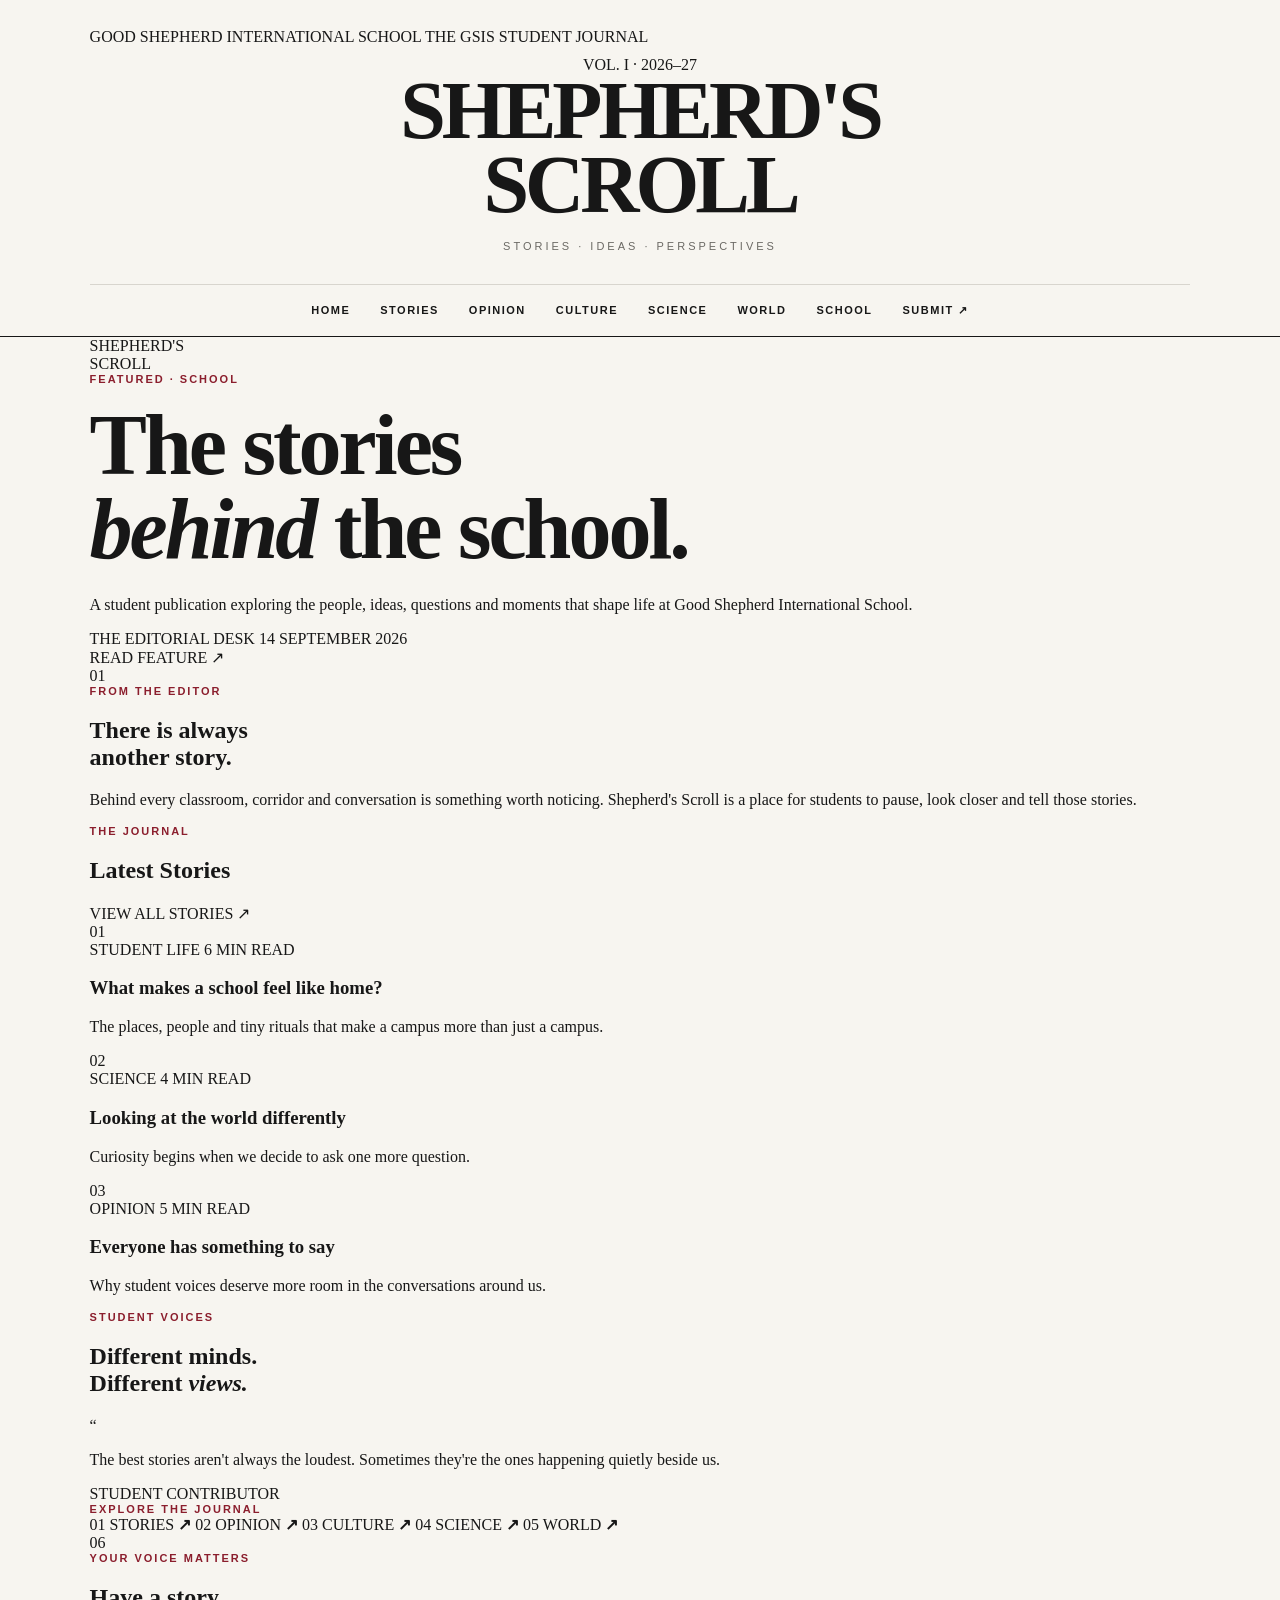
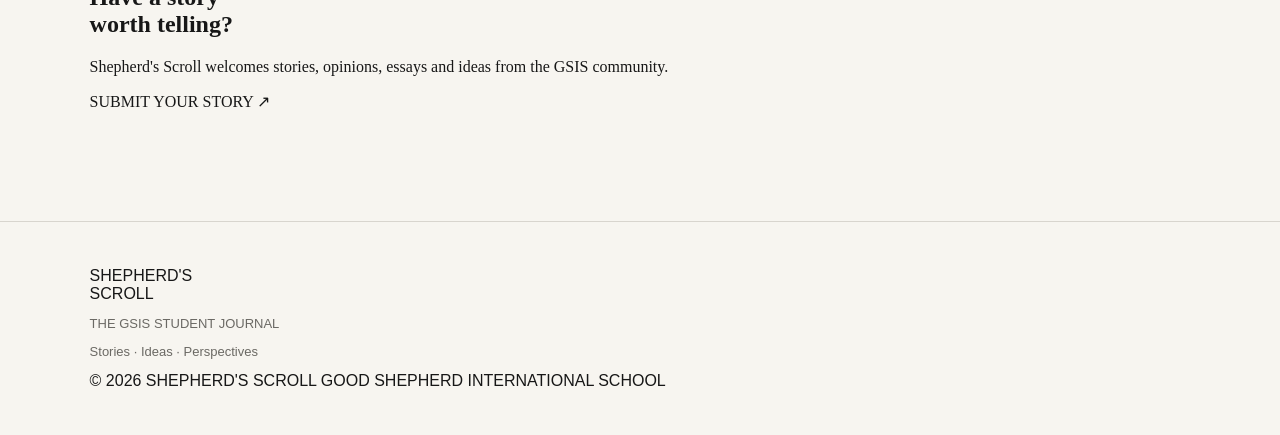
==== index.html @ ca04be62 "Update index.html" ====
<!DOCTYPE html>
<html lang="en">
<head>
    <meta charset="UTF-8">
    <meta name="viewport" content="width=device-width, initial-scale=1.0">

    <title>Shepherd's Scroll | The GSIS Student Journal</title>

    <link rel="stylesheet" href="style.css">
</head>

<body>

<header>

    <div class="topline">
        <span>GOOD SHEPHERD INTERNATIONAL SCHOOL</span>
        <span>THE GSIS STUDENT JOURNAL</span>
    </div>

    <div class="masthead">

        <div class="edition">VOL. I · 2026–27</div>

        <a href="#" class="logo">
            SHEPHERD'S<br>
            <span>SCROLL</span>
        </a>

        <div class="tagline">
            Stories · Ideas · Perspectives
        </div>

    </div>

    <nav>
        <a href="#">HOME</a>
        <a href="#">STORIES</a>
        <a href="#">OPINION</a>
        <a href="#">CULTURE</a>
        <a href="#">SCIENCE</a>
        <a href="#">WORLD</a>
        <a href="#">SCHOOL</a>
        <a href="#" class="submit-link">SUBMIT ↗</a>
    </nav>

</header>


<main>

    <!-- HERO -->

    <section class="hero">

        <div class="hero-image">
            <div class="image-overlay"></div>

            <div class="hero-image-text">
                SHEPHERD'S<br>
                SCROLL
            </div>
        </div>

        <div class="hero-content">

            <div class="label">FEATURED · SCHOOL</div>

            <h1>
                The stories<br>
                <em>behind</em> the school.
            </h1>

            <p>
                A student publication exploring the people,
                ideas, questions and moments that shape life
                at Good Shepherd International School.
            </p>

            <div class="byline">
                <span>THE EDITORIAL DESK</span>
                <span>14 SEPTEMBER 2026</span>
            </div>

            <a href="#" class="read-story">
                READ FEATURE
                <span>↗</span>
            </a>

        </div>

    </section>


    <!-- EDITOR'S NOTE -->

    <section class="editor-note">

        <div class="section-number">01</div>

        <div>
            <div class="label green">FROM THE EDITOR</div>

            <h2>
                There is always<br>
                another story.
            </h2>
        </div>

        <p>
            Behind every classroom, corridor and conversation
            is something worth noticing. Shepherd's Scroll is
            a place for students to pause, look closer and
            tell those stories.
        </p>

    </section>


    <!-- LATEST STORIES -->

    <section class="stories-section">

        <div class="section-heading">

            <div>
                <div class="label">THE JOURNAL</div>
                <h2>Latest Stories</h2>
            </div>

            <a href="#" class="view-all">
                VIEW ALL STORIES ↗
            </a>

        </div>


        <div class="stories-grid">

            <article class="story-card large">

                <div class="story-image image-one">
                    <span>01</span>
                </div>

                <div class="story-meta">
                    <span>STUDENT LIFE</span>
                    <span>6 MIN READ</span>
                </div>

                <h3>
                    What makes a school feel like home?
                </h3>

                <p>
                    The places, people and tiny rituals that
                    make a campus more than just a campus.
                </p>

            </article>


            <article class="story-card">

                <div class="story-image image-two">
                    <span>02</span>
                </div>

                <div class="story-meta">
                    <span>SCIENCE</span>
                    <span>4 MIN READ</span>
                </div>

                <h3>
                    Looking at the world differently
                </h3>

                <p>
                    Curiosity begins when we decide to ask
                    one more question.
                </p>

            </article>


            <article class="story-card">

                <div class="story-image image-three">
                    <span>03</span>
                </div>

                <div class="story-meta">
                    <span>OPINION</span>
                    <span>5 MIN READ</span>
                </div>

                <h3>
                    Everyone has something to say
                </h3>

                <p>
                    Why student voices deserve more room
                    in the conversations around us.
                </p>

            </article>

        </div>

    </section>


    <!-- STUDENT VOICES -->

    <section class="voices">

        <div class="voices-heading">
            <div class="label green">STUDENT VOICES</div>

            <h2>
                Different minds.<br>
                Different <em>views.</em>
            </h2>
        </div>

        <div class="quote-card">

            <div class="quote-mark">“</div>

            <p>
                The best stories aren't always the loudest.
                Sometimes they're the ones happening quietly
                beside us.
            </p>

            <div class="quote-author">
                STUDENT CONTRIBUTOR
            </div>

        </div>

    </section>


    <!-- EXPLORE -->

    <section class="explore">

        <div class="label">EXPLORE THE JOURNAL</div>

        <div class="category-list">

            <a href="#">
                <span>01</span>
                STORIES
                <b>↗</b>
            </a>

            <a href="#">
                <span>02</span>
                OPINION
                <b>↗</b>
            </a>

            <a href="#">
                <span>03</span>
                CULTURE
                <b>↗</b>
            </a>

            <a href="#">
                <span>04</span>
                SCIENCE
                <b>↗</b>
            </a>

            <a href="#">
                <span>05</span>
                WORLD
                <b>↗</b>
            </a>

        </div>

    </section>


    <!-- SUBMISSION -->

    <section class="submission">

        <div class="submission-number">06</div>

        <div>

            <div class="label">YOUR VOICE MATTERS</div>

            <h2>
                Have a story<br>
                worth telling?
            </h2>

            <p>
                Shepherd's Scroll welcomes stories,
                opinions, essays and ideas from the
                GSIS community.
            </p>

            <a href="#" class="submit-button">
                SUBMIT YOUR STORY ↗
            </a>

        </div>

    </section>

</main>


<footer>

    <div class="footer-logo">
        SHEPHERD'S<br>
        <span>SCROLL</span>
    </div>

    <div class="footer-info">
        <p>THE GSIS STUDENT JOURNAL</p>
        <p>Stories · Ideas · Perspectives</p>
    </div>

    <div class="footer-bottom">
        <span>© 2026 SHEPHERD'S SCROLL</span>
        <span>GOOD SHEPHERD INTERNATIONAL SCHOOL</span>
    </div>

</footer>


</body>
</html>
---- style.css ----
/* ==================================================
   SHEPHERD'S SCROLL
   The GSIS Student Journal
   ================================================== */

:root {
    --paper: #f7f5f0;
    --ink: #171717;
    --muted: #6b6964;
    --line: #d8d5ce;
    --accent: #8b1e2d;
}

/* =========================
   RESET
   ========================= */

* {
    box-sizing: border-box;
}

html {
    scroll-behavior: smooth;
}

body {
    margin: 0;
    background: var(--paper);
    color: var(--ink);
    font-family: Georgia, "Times New Roman", serif;
}

a {
    color: inherit;
    text-decoration: none;
}


/* =========================
   HEADER / MASTHEAD
   ========================= */

header {
    padding: 28px 7% 0;
    border-bottom: 1px solid var(--ink);
}

.masthead {
    text-align: center;
    padding: 10px 0 32px;
}

.masthead-top {
    display: flex;
    justify-content: space-between;
    color: var(--muted);
    font-family: Arial, sans-serif;
    font-size: 10px;
    font-weight: bold;
    letter-spacing: 2px;
}

.logo {
    margin-top: 22px;
    font-size: clamp(42px, 7vw, 82px);
    font-weight: bold;
    line-height: 0.9;
    letter-spacing: -4px;
}

.tagline {
    margin-top: 18px;
    color: var(--muted);
    font-family: Arial, sans-serif;
    font-size: 11px;
    letter-spacing: 3px;
    text-transform: uppercase;
}


/* =========================
   NAVIGATION
   ========================= */

nav {
    display: flex;
    justify-content: center;
    align-items: center;
    gap: 30px;
    min-height: 52px;
    border-top: 1px solid var(--line);
    font-family: Arial, sans-serif;
    font-size: 11px;
    font-weight: bold;
    letter-spacing: 1.5px;
}

nav a {
    position: relative;
    padding: 18px 0;
    transition: color 0.2s ease;
}

nav a::after {
    content: "";
    position: absolute;
    left: 0;
    bottom: 11px;
    width: 0;
    height: 1px;
    background: var(--accent);
    transition: width 0.25s ease;
}

nav a:hover {
    color: var(--accent);
}

nav a:hover::after {
    width: 100%;
}


/* =========================
   MAIN
   ========================= */

main {
    width: 86%;
    max-width: 1250px;
    margin: 0 auto;
}


/* =========================
   FEATURED STORY
   ========================= */

.featured {
    padding: 95px 0 90px;
    border-bottom: 1px solid var(--line);
}

.label {
    color: var(--accent);
    font-family: Arial, sans-serif;
    font-size: 11px;
    font-weight: bold;
    letter-spacing: 2px;
    text-transform: uppercase;
}

h1 {
    max-width: 950px;
    margin: 18px 0 25px;
    font-size: clamp(48px, 7vw, 86px);
    line-height: 0.98;
    letter-spacing: -3px;
}

.intro {
    max-width: 680px;
    margin: 0;
    color: #444;
    font-family: Arial, sans-serif;
    font-size: 18px;
    line-height: 1.7;
}


/* =========================
   SECTIONS
   ========================= */

.section {
    margin-top: 75px;
}

.section h2 {
    margin: 0 0 30px;
    padding-bottom: 15px;
    border-bottom: 2px solid var(--ink);
    font-size: 32px;
    letter-spacing: -1px;
}


/* =========================
   STORY GRID
   ========================= */

.stories {
    display: grid;
    grid-template-columns: repeat(3, 1fr);
    gap: 32px;
}

.story {
    padding-bottom: 28px;
    border-bottom: 1px solid var(--line);
    transition: transform 0.25s ease;
}

.story:hover {
    transform: translateY(-4px);
}

.image {
    height: 220px;
    margin-bottom: 20px;
    background:
        linear-gradient(
            135deg,
            #dedbd4,
            #c7c2b8
        );
}

.story h3 {
    margin: 10px 0 12px;
    font-size: 27px;
    line-height: 1.1;
    letter-spacing: -0.5px;
}

.story p {
    margin: 0;
    color: var(--muted);
    font-family: Arial, sans-serif;
    font-size: 14px;
    line-height: 1.6;
}


/* =========================
   FOOTER
   ========================= */

footer {
    margin-top: 110px;
    padding: 45px 7%;
    border-top: 1px solid var(--line);
    font-family: Arial, sans-serif;
}

footer strong {
    font-family: Georgia, serif;
    font-size: 20px;
}

footer p {
    color: var(--muted);
    font-size: 13px;
}


/* =========================
   MOBILE
   ========================= */

@media (max-width: 800px) {

    header {
        padding: 22px 6% 0;
    }

    .masthead {
        padding-bottom: 25px;
    }

    .masthead-top {
        font-size: 8px;
        letter-spacing: 1px;
    }

    .logo {
        font-size: 42px;
        letter-spacing: -2px;
    }

    nav {
        justify-content: flex-start;
        gap: 18px;
        overflow-x: auto;
        white-space: nowrap;
    }

    nav a {
        padding: 16px 0;
    }

    .featured {
        padding: 60px 0;
    }

    h1 {
        letter-spacing: -2px;
    }

    .stories {
        grid-template-columns: 1fr;
    }

    .image {
        height: 240px;
    }
}
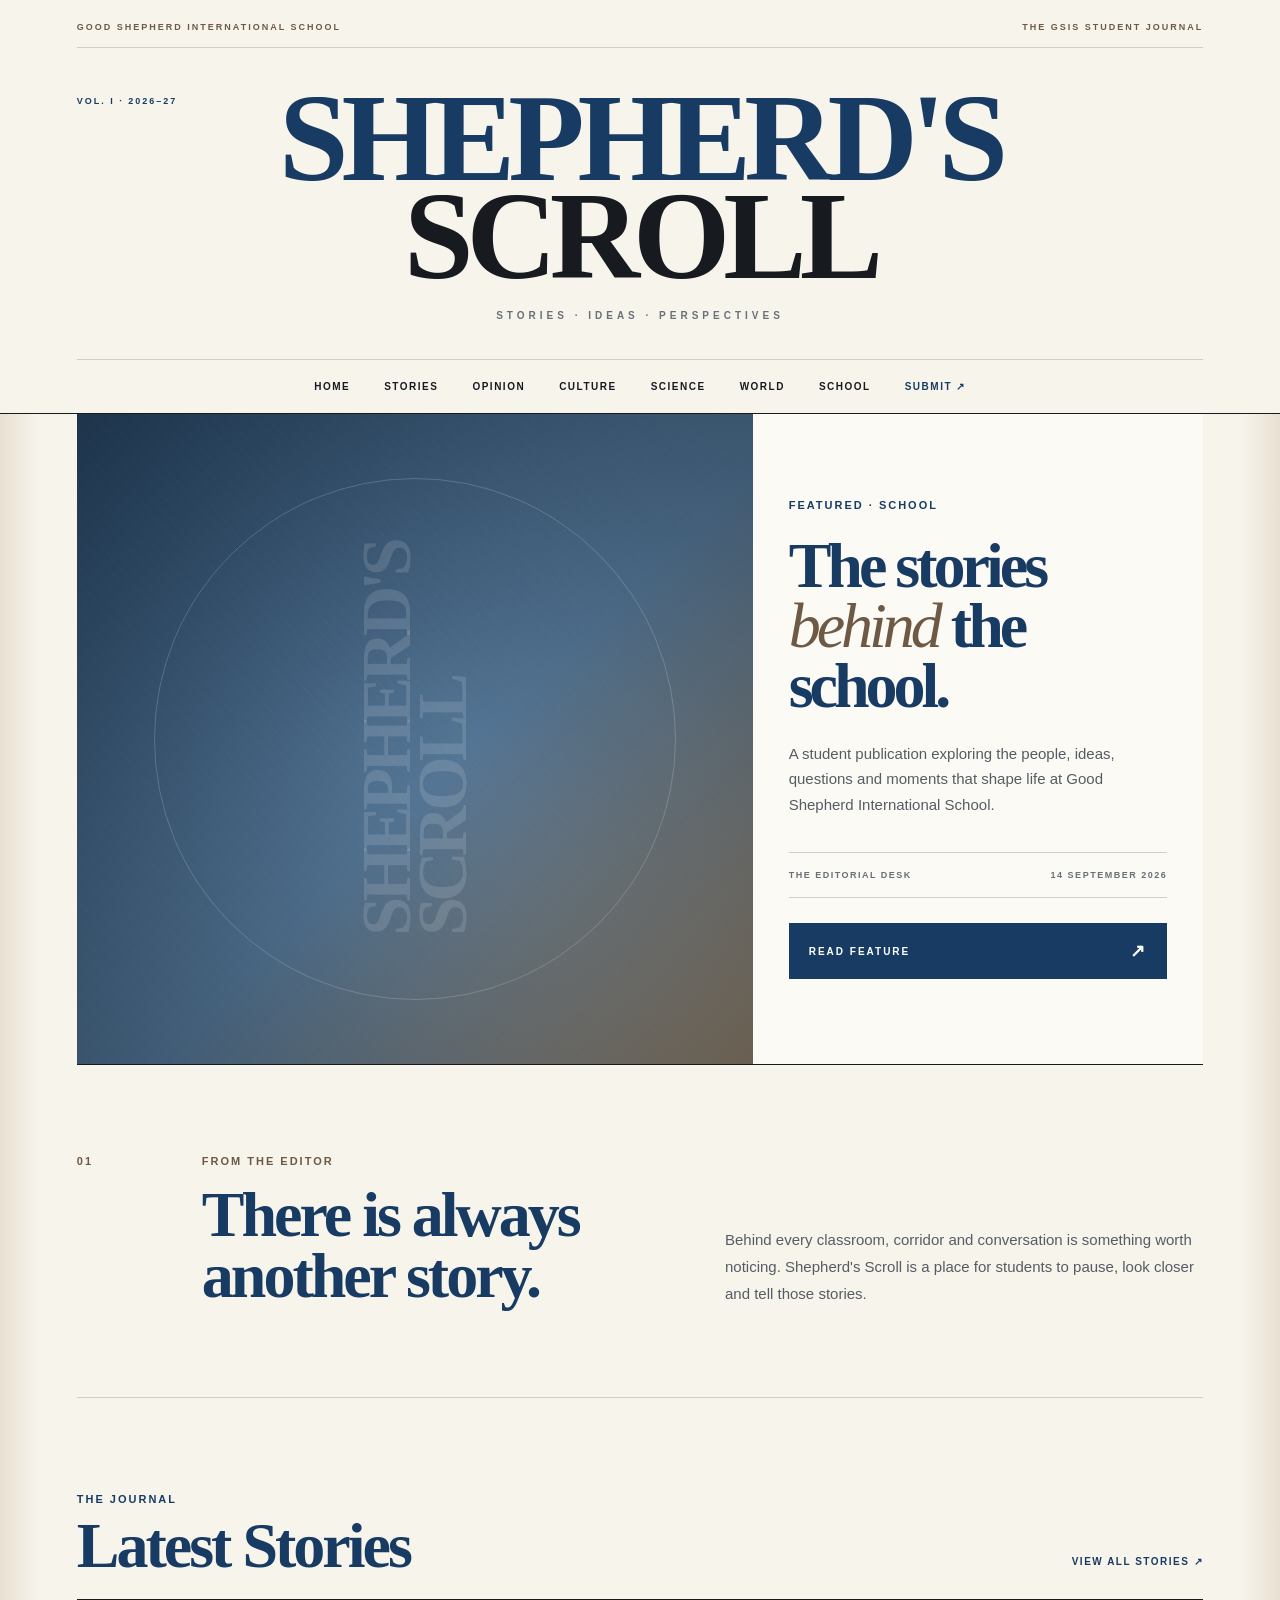
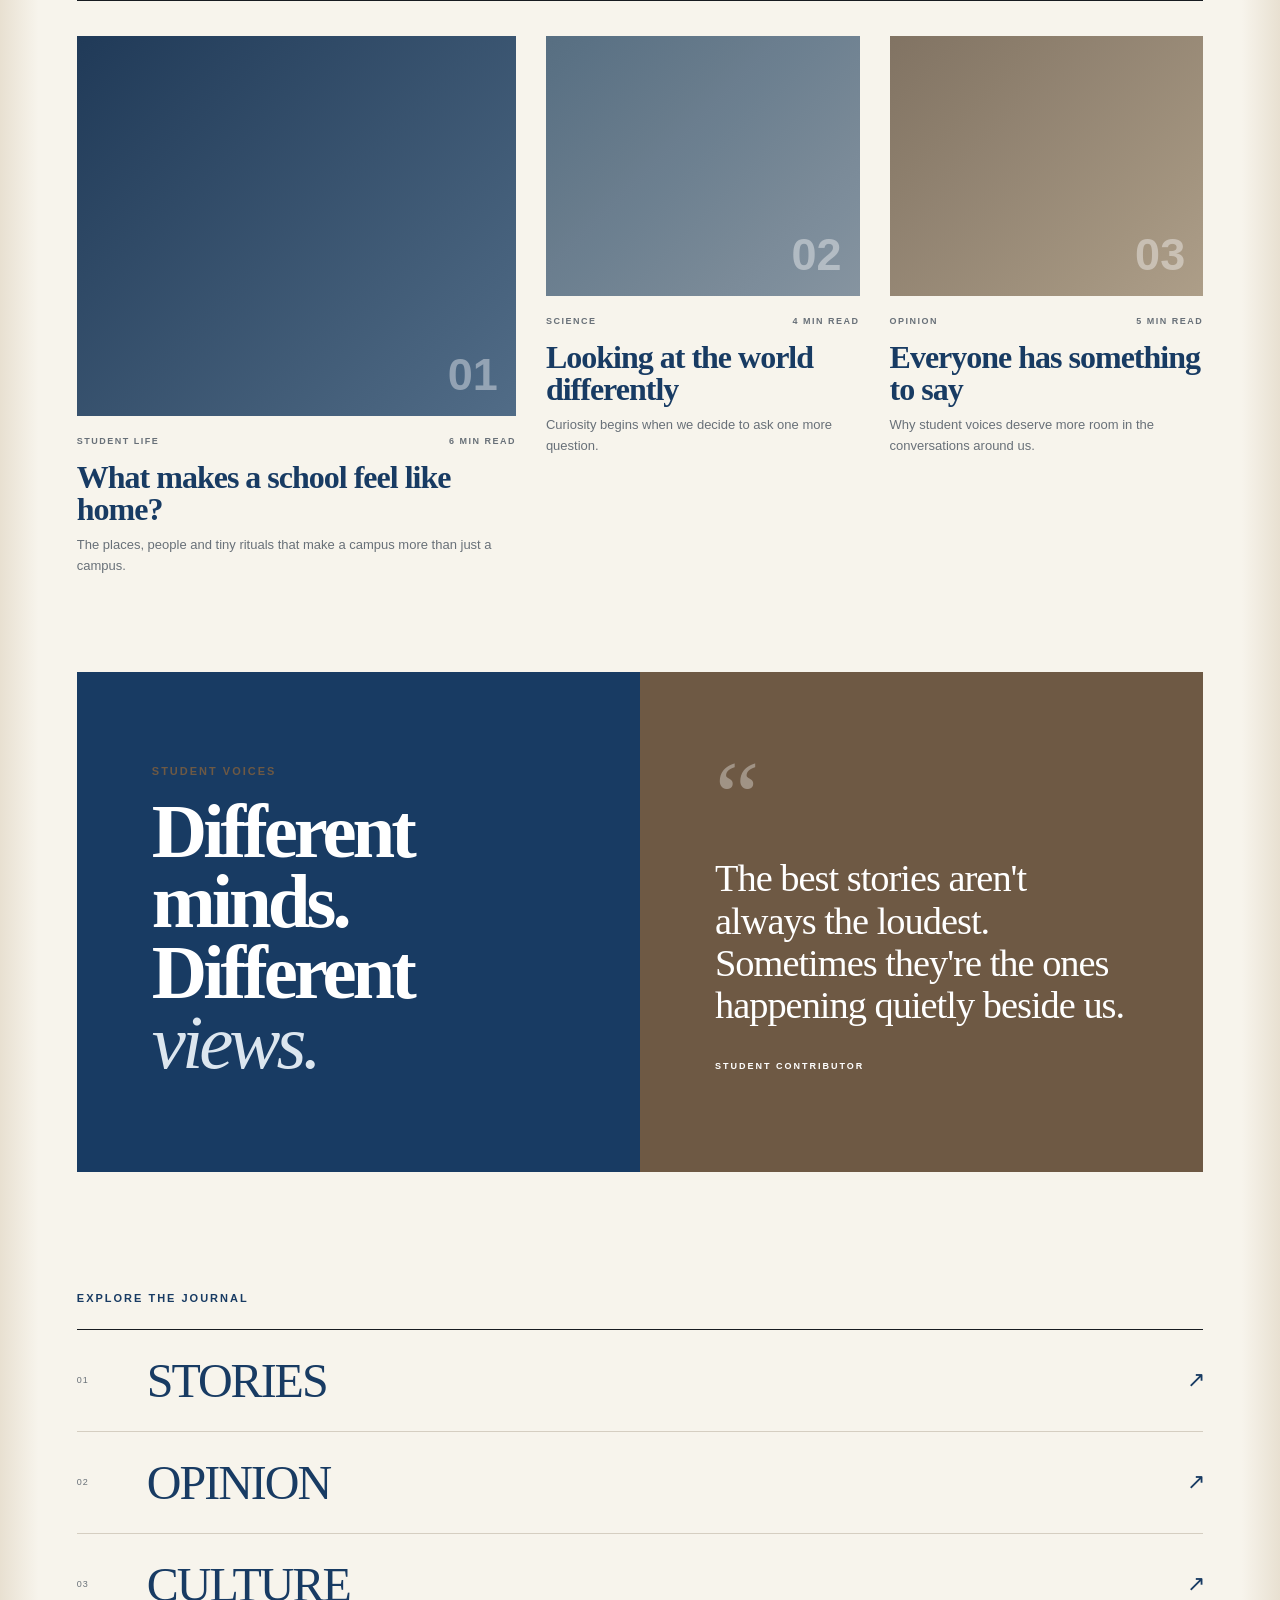
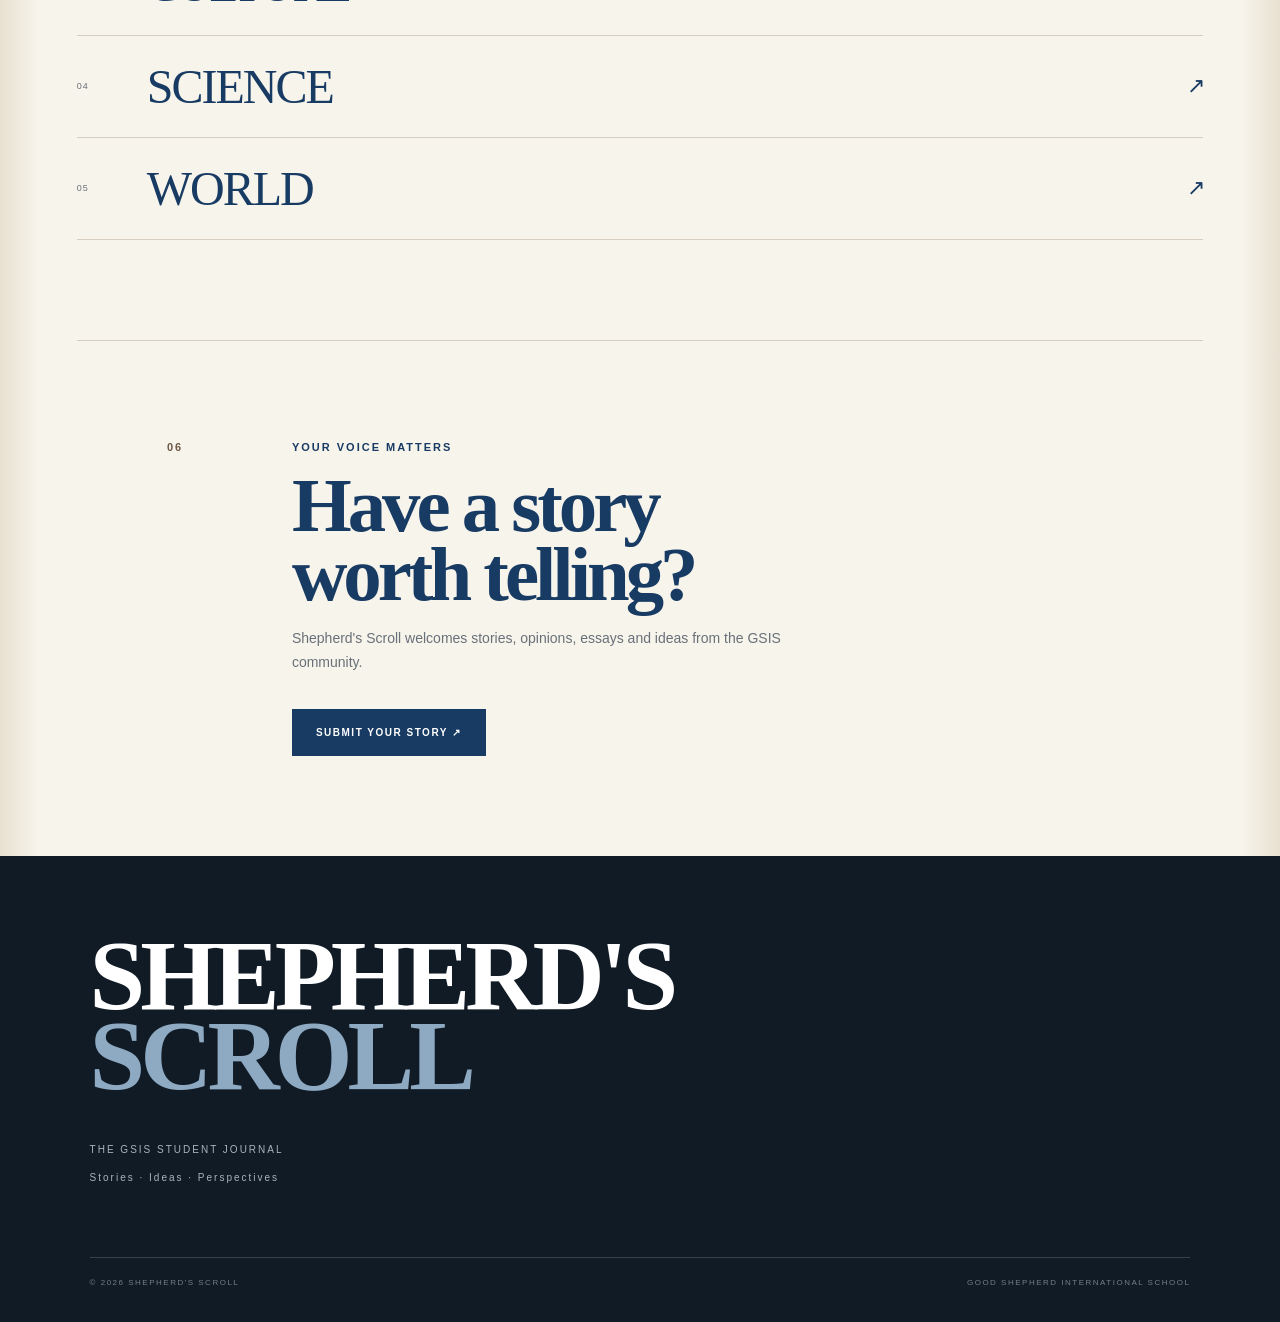
==== commit 11f3edde: "Update index.html" ====
--- a/index.html
+++ b/index.html
@@ -33,16 +33,16 @@
 
     </div>
 
-    <nav>
-        <a href="#">HOME</a>
-        <a href="#">STORIES</a>
-        <a href="#">OPINION</a>
-        <a href="#">CULTURE</a>
-        <a href="#">SCIENCE</a>
-        <a href="#">WORLD</a>
-        <a href="#">SCHOOL</a>
-        <a href="#" class="submit-link">SUBMIT ↗</a>
-    </nav>
+ <nav>
+    <a href="index.html">HOME</a>
+    <a href="pages/stories.html">STORIES</a>
+    <a href="pages/opinion.html">OPINION</a>
+    <a href="pages/culture.html">CULTURE</a>
+    <a href="pages/science.html">SCIENCE</a>
+    <a href="pages/world.html">WORLD</a>
+    <a href="pages/school.html">SCHOOL</a>
+    <a href="#" class="submit-link">SUBMIT ↗</a>
+</nav>
 
 </header>
 
--- a/style.css
+++ b/style.css
@@ -1,19 +1,33 @@
-/* ==================================================
+/* =========================================================
    SHEPHERD'S SCROLL
-   The GSIS Student Journal
-   ================================================== */
+   Cozy Editorial
+   Blue × Ivory × Aged Paper
+   ========================================================= */
 
 :root {
-    --paper: #f7f5f0;
-    --ink: #171717;
-    --muted: #6b6964;
-    --line: #d8d5ce;
-    --accent: #8b1e2d;
-}
-
-/* =========================
+    --paper: #f7f4ec;
+    --paper-light: #fcfaf4;
+    --paper-shadow: #e8e0d1;
+
+    --ink: #171b20;
+    --muted: #687078;
+
+    --blue: #183b63;
+    --blue-light: #496d91;
+    --blue-pale: #dce6ef;
+
+    --book-brown: #9a8265;
+    --book-dark: #6e5944;
+
+    --line: #d5cec1;
+
+    --white: #fffdf8;
+}
+
+
+/* =========================================================
    RESET
-   ========================= */
+   ========================================================= */
 
 * {
     box-sizing: border-box;
@@ -25,9 +39,22 @@
 
 body {
     margin: 0;
-    background: var(--paper);
+
+    background:
+        linear-gradient(
+            90deg,
+            var(--paper-shadow) 0%,
+            var(--paper) 3%,
+            var(--paper) 97%,
+            var(--paper-shadow) 100%
+        );
+
     color: var(--ink);
-    font-family: Georgia, "Times New Roman", serif;
+
+    font-family:
+        Georgia,
+        "Times New Roman",
+        serif;
 }
 
 a {
@@ -36,272 +63,1070 @@
 }
 
 
-/* =========================
-   HEADER / MASTHEAD
-   ========================= */
+/* =========================================================
+   HEADER
+   ========================================================= */
 
 header {
-    padding: 28px 7% 0;
+    padding: 22px 6vw 0;
+
     border-bottom: 1px solid var(--ink);
-}
-
-.masthead {
-    text-align: center;
-    padding: 10px 0 32px;
-}
-
-.masthead-top {
+
+    background: var(--paper);
+}
+
+.topline {
     display: flex;
     justify-content: space-between;
+
+    padding-bottom: 15px;
+
+    color: var(--book-dark);
+
+    font-family: Arial, sans-serif;
+
+    font-size: 9px;
+    font-weight: bold;
+
+    letter-spacing: 2px;
+
+    border-bottom: 1px solid var(--line);
+}
+
+
+/* =========================================================
+   MASTHEAD
+   ========================================================= */
+
+.masthead {
+    position: relative;
+
+    padding: 42px 0 38px;
+
+    text-align: center;
+}
+
+.edition {
+    position: absolute;
+
+    left: 0;
+    top: 48px;
+
+    color: var(--blue);
+
+    font-family: Arial, sans-serif;
+
+    font-size: 9px;
+    font-weight: bold;
+
+    letter-spacing: 2px;
+}
+
+.logo {
+    display: inline-block;
+
+    color: var(--blue);
+
+    font-size: clamp(55px, 10vw, 125px);
+
+    font-weight: bold;
+
+    line-height: 0.78;
+
+    letter-spacing: -7px;
+
+    transition: opacity 0.25s ease;
+}
+
+.logo span {
+    color: var(--ink);
+}
+
+.logo:hover {
+    opacity: 0.75;
+}
+
+.tagline {
+    margin-top: 25px;
+
     color: var(--muted);
-    font-family: Arial, sans-serif;
+
+    font-family: Arial, sans-serif;
+
     font-size: 10px;
     font-weight: bold;
-    letter-spacing: 2px;
-}
-
-.logo {
-    margin-top: 22px;
-    font-size: clamp(42px, 7vw, 82px);
-    font-weight: bold;
-    line-height: 0.9;
-    letter-spacing: -4px;
-}
-
-.tagline {
-    margin-top: 18px;
-    color: var(--muted);
-    font-family: Arial, sans-serif;
-    font-size: 11px;
-    letter-spacing: 3px;
+
+    letter-spacing: 4px;
+
     text-transform: uppercase;
 }
 
 
-/* =========================
+/* =========================================================
    NAVIGATION
-   ========================= */
+   ========================================================= */
 
 nav {
     display: flex;
     justify-content: center;
     align-items: center;
-    gap: 30px;
-    min-height: 52px;
+
+    min-height: 54px;
+
+    gap: clamp(15px, 3vw, 34px);
+
     border-top: 1px solid var(--line);
-    font-family: Arial, sans-serif;
-    font-size: 11px;
-    font-weight: bold;
+
+    font-family: Arial, sans-serif;
+
+    font-size: 10px;
+    font-weight: bold;
+
     letter-spacing: 1.5px;
 }
 
 nav a {
     position: relative;
-    padding: 18px 0;
-    transition: color 0.2s ease;
+
+    padding: 20px 0;
+
+    transition:
+        color 0.25s ease,
+        transform 0.25s ease;
 }
 
 nav a::after {
     content: "";
+
     position: absolute;
+
     left: 0;
-    bottom: 11px;
+    bottom: 12px;
+
     width: 0;
-    height: 1px;
-    background: var(--accent);
+    height: 2px;
+
+    background: var(--blue);
+
     transition: width 0.25s ease;
 }
 
 nav a:hover {
-    color: var(--accent);
+    color: var(--blue);
+
+    transform: translateY(-1px);
 }
 
 nav a:hover::after {
     width: 100%;
 }
 
-
-/* =========================
+.submit-link {
+    color: var(--blue);
+}
+
+
+/* =========================================================
    MAIN
-   ========================= */
+   ========================================================= */
 
 main {
-    width: 86%;
-    max-width: 1250px;
+    width: 88%;
+    max-width: 1380px;
+
     margin: 0 auto;
 }
 
 
-/* =========================
-   FEATURED STORY
-   ========================= */
-
-.featured {
-    padding: 95px 0 90px;
-    border-bottom: 1px solid var(--line);
-}
-
-.label {
-    color: var(--accent);
-    font-family: Arial, sans-serif;
-    font-size: 11px;
-    font-weight: bold;
-    letter-spacing: 2px;
-    text-transform: uppercase;
-}
-
-h1 {
-    max-width: 950px;
-    margin: 18px 0 25px;
-    font-size: clamp(48px, 7vw, 86px);
-    line-height: 0.98;
-    letter-spacing: -3px;
-}
-
-.intro {
-    max-width: 680px;
-    margin: 0;
-    color: #444;
-    font-family: Arial, sans-serif;
-    font-size: 18px;
-    line-height: 1.7;
-}
-
-
-/* =========================
-   SECTIONS
-   ========================= */
-
-.section {
-    margin-top: 75px;
-}
-
-.section h2 {
-    margin: 0 0 30px;
-    padding-bottom: 15px;
-    border-bottom: 2px solid var(--ink);
-    font-size: 32px;
-    letter-spacing: -1px;
-}
-
-
-/* =========================
-   STORY GRID
-   ========================= */
-
-.stories {
+/* =========================================================
+   HERO
+   ========================================================= */
+
+.hero {
     display: grid;
-    grid-template-columns: repeat(3, 1fr);
-    gap: 32px;
-}
-
-.story {
-    padding-bottom: 28px;
-    border-bottom: 1px solid var(--line);
-    transition: transform 0.25s ease;
-}
-
-.story:hover {
-    transform: translateY(-4px);
-}
-
-.image {
-    height: 220px;
-    margin-bottom: 20px;
+
+    grid-template-columns: 1.2fr 0.8fr;
+
+    min-height: 650px;
+
+    border-bottom: 1px solid var(--ink);
+}
+
+.hero-image {
+    position: relative;
+
+    min-height: 650px;
+
+    overflow: hidden;
+
     background:
         linear-gradient(
             135deg,
-            #dedbd4,
-            #c7c2b8
+            #243f5b,
+            #547594 55%,
+            #9a8265
         );
 }
 
-.story h3 {
-    margin: 10px 0 12px;
-    font-size: 27px;
+.hero-image::before {
+    content: "";
+
+    position: absolute;
+
+    inset: -30%;
+
+    background:
+        repeating-linear-gradient(
+            45deg,
+            transparent,
+            transparent 9px,
+            rgba(255,255,255,0.035) 10px
+        );
+
+    transform: rotate(4deg);
+}
+
+.hero-image::after {
+    content: "";
+
+    position: absolute;
+
+    width: 520px;
+    height: 520px;
+
+    border: 1px solid rgba(255,255,255,0.18);
+
+    border-radius: 50%;
+
+    top: 50%;
+    left: 50%;
+
+    transform: translate(-50%, -50%);
+}
+
+.image-overlay {
+    position: absolute;
+
+    inset: 0;
+
+    background:
+        radial-gradient(
+            circle at center,
+            transparent 10%,
+            rgba(16,31,45,0.35) 100%
+        );
+}
+
+.hero-image-text {
+    position: absolute;
+
+    left: 50%;
+    top: 50%;
+
+    transform:
+        translate(-50%, -50%)
+        rotate(-90deg);
+
+    color: rgba(255,255,255,0.13);
+
+    font-size: 70px;
+
+    font-weight: bold;
+
+    line-height: 0.8;
+
+    letter-spacing: -5px;
+
+    white-space: nowrap;
+}
+
+.hero-content {
+    display: flex;
+
+    flex-direction: column;
+
+    justify-content: center;
+
+    padding: 70px 8%;
+
+    background: var(--paper-light);
+}
+
+.hero-content h1 {
+    margin: 25px 0;
+
+    color: var(--blue);
+
+    font-size: clamp(48px, 5vw, 78px);
+
+    line-height: 0.94;
+
+    letter-spacing: -4px;
+}
+
+.hero-content h1 em {
+    color: var(--book-dark);
+
+    font-style: italic;
+
+    font-weight: normal;
+}
+
+.hero-content p {
+    max-width: 470px;
+
+    margin: 0 0 35px;
+
+    color: #555c63;
+
+    font-family: Arial, sans-serif;
+
+    font-size: 15px;
+
+    line-height: 1.7;
+}
+
+.label {
+    color: var(--blue);
+
+    font-family: Arial, sans-serif;
+
+    font-size: 11px;
+
+    font-weight: bold;
+
+    letter-spacing: 2px;
+
+    text-transform: uppercase;
+}
+
+.green {
+    color: var(--book-dark);
+}
+
+.byline {
+    display: flex;
+
+    justify-content: space-between;
+
+    padding: 17px 0;
+
+    border-top: 1px solid var(--line);
+    border-bottom: 1px solid var(--line);
+
+    color: var(--muted);
+
+    font-family: Arial, sans-serif;
+
+    font-size: 9px;
+
+    font-weight: bold;
+
+    letter-spacing: 1.5px;
+}
+
+.read-story {
+    display: inline-flex;
+
+    align-items: center;
+
+    justify-content: space-between;
+
+    width: 100%;
+
+    margin-top: 25px;
+
+    padding: 17px 20px;
+
+    background: var(--blue);
+
+    color: white;
+
+    font-family: Arial, sans-serif;
+
+    font-size: 10px;
+
+    font-weight: bold;
+
+    letter-spacing: 2px;
+
+    transition:
+        background 0.25s ease,
+        transform 0.25s ease;
+}
+
+.read-story:hover {
+    background: var(--book-dark);
+
+    transform: translateY(-3px);
+}
+
+.read-story span {
+    font-size: 18px;
+}
+
+
+/* =========================================================
+   EDITOR'S NOTE
+   ========================================================= */
+
+.editor-note {
+    display: grid;
+
+    grid-template-columns: 80px 1fr 1fr;
+
+    gap: 45px;
+
+    padding: 90px 0;
+
+    border-bottom: 1px solid var(--line);
+}
+
+.section-number {
+    color: var(--book-dark);
+
+    font-family: Arial, sans-serif;
+
+    font-size: 11px;
+
+    font-weight: bold;
+
+    letter-spacing: 2px;
+}
+
+.editor-note h2 {
+    margin: 18px 0 0;
+
+    color: var(--blue);
+
+    font-size: clamp(38px, 5vw, 65px);
+
+    line-height: 0.95;
+
+    letter-spacing: -3px;
+}
+
+.editor-note p {
+    align-self: end;
+
+    max-width: 500px;
+
+    margin: 0;
+
+    color: #555c63;
+
+    font-family: Arial, sans-serif;
+
+    font-size: 15px;
+
+    line-height: 1.8;
+}
+
+
+/* =========================================================
+   STORIES
+   ========================================================= */
+
+.stories-section {
+    padding: 95px 0;
+}
+
+.section-heading {
+    display: flex;
+
+    justify-content: space-between;
+
+    align-items: end;
+
+    padding-bottom: 25px;
+
+    border-bottom: 2px solid var(--ink);
+}
+
+.section-heading h2 {
+    margin: 12px 0 0;
+
+    color: var(--blue);
+
+    font-size: clamp(42px, 5vw, 68px);
+
+    line-height: 0.9;
+
+    letter-spacing: -3px;
+}
+
+.view-all {
+    padding-bottom: 7px;
+
+    color: var(--blue);
+
+    font-family: Arial, sans-serif;
+
+    font-size: 10px;
+
+    font-weight: bold;
+
+    letter-spacing: 1.5px;
+}
+
+
+/* =========================================================
+   STORY GRID
+   ========================================================= */
+
+.stories-grid {
+    display: grid;
+
+    grid-template-columns: 1.4fr 1fr 1fr;
+
+    gap: 30px;
+
+    padding-top: 35px;
+}
+
+.story-card {
+    transition:
+        transform 0.3s ease;
+}
+
+.story-card:hover {
+    transform: translateY(-7px);
+}
+
+.story-image {
+    position: relative;
+
+    height: 260px;
+
+    margin-bottom: 20px;
+
+    overflow: hidden;
+
+    filter: saturate(0.75);
+}
+
+.story-card.large .story-image {
+    height: 380px;
+}
+
+.story-image::before {
+    content: "";
+
+    position: absolute;
+
+    inset: 0;
+
+    background:
+        linear-gradient(
+            135deg,
+            var(--blue),
+            var(--blue-light)
+        );
+
+    transition: transform 0.6s ease;
+}
+
+.story-card:nth-child(2) .story-image::before {
+    background:
+        linear-gradient(
+            135deg,
+            #506f89,
+            #8295a5
+        );
+}
+
+.story-card:nth-child(3) .story-image::before {
+    background:
+        linear-gradient(
+            135deg,
+            #85725d,
+            #b19d80
+        );
+}
+
+.story-card:hover .story-image::before {
+    transform: scale(1.08);
+}
+
+.story-image span {
+    position: absolute;
+
+    right: 18px;
+
+    bottom: 15px;
+
+    color: rgba(255,255,255,0.4);
+
+    font-family: Arial, sans-serif;
+
+    font-size: 45px;
+
+    font-weight: bold;
+}
+
+.story-meta {
+    display: flex;
+
+    justify-content: space-between;
+
+    color: var(--muted);
+
+    font-family: Arial, sans-serif;
+
+    font-size: 9px;
+
+    font-weight: bold;
+
+    letter-spacing: 1.5px;
+}
+
+.story-card h3 {
+    margin: 15px 0 10px;
+
+    color: var(--blue);
+
+    font-size: clamp(24px, 2.5vw, 34px);
+
+    line-height: 1;
+
+    letter-spacing: -1px;
+}
+
+.story-card p {
+    margin: 0;
+
+    color: var(--muted);
+
+    font-family: Arial, sans-serif;
+
+    font-size: 13px;
+
+    line-height: 1.6;
+}
+
+
+/* =========================================================
+   STUDENT VOICES
+   ========================================================= */
+
+.voices {
+    display: grid;
+
+    grid-template-columns: 1fr 1fr;
+
+    min-height: 500px;
+
+    margin-bottom: 100px;
+
+    background: var(--blue);
+
+    color: white;
+}
+
+.voices-heading {
+    padding: 75px;
+
+    display: flex;
+
+    flex-direction: column;
+
+    justify-content: center;
+}
+
+.voices-heading h2 {
+    margin: 20px 0 0;
+
+    font-size: clamp(45px, 6vw, 78px);
+
+    line-height: 0.92;
+
+    letter-spacing: -4px;
+}
+
+.voices-heading h2 em {
+    color: var(--blue-pale);
+
+    font-weight: normal;
+}
+
+.quote-card {
+    display: flex;
+
+    flex-direction: column;
+
+    justify-content: center;
+
+    padding: 75px;
+
+    background: var(--book-dark);
+}
+
+.quote-mark {
+    font-size: 100px;
+
+    line-height: 0.5;
+
+    opacity: 0.35;
+}
+
+.quote-card p {
+    max-width: 520px;
+
+    margin: 35px 0;
+
+    font-size: clamp(25px, 3vw, 40px);
+
     line-height: 1.1;
-    letter-spacing: -0.5px;
-}
-
-.story p {
-    margin: 0;
+
+    letter-spacing: -1px;
+}
+
+.quote-author {
+    font-family: Arial, sans-serif;
+
+    font-size: 9px;
+
+    font-weight: bold;
+
+    letter-spacing: 2px;
+}
+
+
+/* =========================================================
+   EXPLORE
+   ========================================================= */
+
+.explore {
+    padding: 20px 0 100px;
+}
+
+.category-list {
+    margin-top: 25px;
+
+    border-top: 1px solid var(--ink);
+}
+
+.category-list a {
+    display: grid;
+
+    grid-template-columns: 70px 1fr 50px;
+
+    align-items: center;
+
+    padding: 23px 0;
+
+    border-bottom: 1px solid var(--line);
+
+    color: var(--blue);
+
+    font-size: clamp(28px, 4vw, 48px);
+
+    letter-spacing: -2px;
+
+    transition:
+        color 0.25s ease,
+        padding-left 0.25s ease;
+}
+
+.category-list a:hover {
+    padding-left: 15px;
+
+    color: var(--book-dark);
+}
+
+.category-list span {
     color: var(--muted);
-    font-family: Arial, sans-serif;
+
+    font-family: Arial, sans-serif;
+
+    font-size: 9px;
+
+    letter-spacing: 1px;
+}
+
+.category-list b {
+    justify-self: end;
+
+    font-family: Arial, sans-serif;
+
+    font-size: 22px;
+
+    font-weight: normal;
+}
+
+
+/* =========================================================
+   SUBMISSION
+   ========================================================= */
+
+.submission {
+    display: grid;
+
+    grid-template-columns: 80px 1fr;
+
+    gap: 45px;
+
+    padding: 100px 8%;
+
+    background:
+        linear-gradient(
+            135deg,
+            var(--paper-dark),
+            var(--paper-light)
+        );
+
+    border-top: 1px solid var(--line);
+}
+
+.submission-number {
+    color: var(--book-dark);
+
+    font-family: Arial, sans-serif;
+
+    font-size: 11px;
+
+    font-weight: bold;
+
+    letter-spacing: 2px;
+}
+
+.submission h2 {
+    margin: 18px 0;
+
+    color: var(--blue);
+
+    font-size: clamp(48px, 6vw, 80px);
+
+    line-height: 0.9;
+
+    letter-spacing: -4px;
+}
+
+.submission p {
+    max-width: 550px;
+
+    color: var(--muted);
+
+    font-family: Arial, sans-serif;
+
     font-size: 14px;
-    line-height: 1.6;
-}
-
-
-/* =========================
+
+    line-height: 1.7;
+}
+
+.submit-button {
+    display: inline-block;
+
+    margin-top: 20px;
+
+    padding: 18px 24px;
+
+    background: var(--blue);
+
+    color: white;
+
+    font-family: Arial, sans-serif;
+
+    font-size: 10px;
+
+    font-weight: bold;
+
+    letter-spacing: 1.5px;
+
+    transition:
+        background 0.25s ease,
+        transform 0.25s ease;
+}
+
+.submit-button:hover {
+    background: var(--book-dark);
+
+    transform: translateY(-3px);
+}
+
+
+/* =========================================================
    FOOTER
-   ========================= */
+   ========================================================= */
 
 footer {
-    margin-top: 110px;
-    padding: 45px 7%;
-    border-top: 1px solid var(--line);
-    font-family: Arial, sans-serif;
-}
-
-footer strong {
-    font-family: Georgia, serif;
-    font-size: 20px;
-}
-
-footer p {
-    color: var(--muted);
-    font-size: 13px;
-}
-
-
-/* =========================
+    padding: 80px 7% 35px;
+
+    background: #111b26;
+
+    color: white;
+}
+
+.footer-logo {
+    font-size: clamp(48px, 8vw, 100px);
+
+    font-weight: bold;
+
+    line-height: 0.8;
+
+    letter-spacing: -5px;
+}
+
+.footer-logo span {
+    color: #8eaac2;
+}
+
+.footer-info {
+    margin-top: 45px;
+
+    color: #aab3bb;
+
+    font-family: Arial, sans-serif;
+
+    font-size: 10px;
+
+    letter-spacing: 2px;
+
+    line-height: 1.8;
+}
+
+.footer-bottom {
+    display: flex;
+
+    justify-content: space-between;
+
+    margin-top: 70px;
+
+    padding-top: 20px;
+
+    border-top: 1px solid #34404b;
+
+    color: #737e88;
+
+    font-family: Arial, sans-serif;
+
+    font-size: 8px;
+
+    letter-spacing: 1.5px;
+}
+
+
+/* =========================================================
    MOBILE
-   ========================= */
-
-@media (max-width: 800px) {
+   ========================================================= */
+
+@media (max-width: 900px) {
 
     header {
-        padding: 22px 6% 0;
-    }
-
-    .masthead {
-        padding-bottom: 25px;
-    }
-
-    .masthead-top {
-        font-size: 8px;
-        letter-spacing: 1px;
-    }
-
-    .logo {
-        font-size: 42px;
-        letter-spacing: -2px;
+        padding: 20px 6% 0;
+    }
+
+    .topline span:last-child {
+        display: none;
+    }
+
+    .edition {
+        display: none;
     }
 
     nav {
         justify-content: flex-start;
-        gap: 18px;
+
         overflow-x: auto;
+
         white-space: nowrap;
+
+        gap: 22px;
     }
 
     nav a {
-        padding: 16px 0;
-    }
-
-    .featured {
-        padding: 60px 0;
-    }
-
-    h1 {
-        letter-spacing: -2px;
-    }
-
-    .stories {
+        flex-shrink: 0;
+    }
+
+    .hero {
         grid-template-columns: 1fr;
     }
 
-    .image {
-        height: 240px;
-    }
-}
+    .hero-image {
+        min-height: 420px;
+    }
+
+    .hero-content {
+        padding: 55px 8%;
+    }
+
+    .editor-note {
+        grid-template-columns: 40px 1fr;
+    }
+
+    .editor-note p {
+        grid-column: 2;
+    }
+
+    .stories-grid {
+        grid-template-columns: 1fr;
+    }
+
+    .story-card.large .story-image,
+    .story-image {
+        height: 300px;
+    }
+
+    .voices {
+        grid-template-columns: 1fr;
+    }
+
+    .voices-heading,
+    .quote-card {
+        padding: 55px 8%;
+    }
+
+    .submission {
+        grid-template-columns: 40px 1fr;
+
+        padding: 70px 8%;
+    }
+
+    .footer-bottom {
+        flex-direction: column;
+
+        gap: 10px;
+    }
+}
+
+
+@media (max-width: 500px) {
+
+    .logo {
+        font-size: 48px;
+
+        letter-spacing: -3px;
+    }
+
+    .tagline {
+        font-size: 8px;
+
+        letter-spacing: 2px;
+    }
+
+    .hero-image {
+        min-height: 330px;
+    }
+
+    .hero-content h1 {
+        font-size: 50px;
+    }
+
+    .byline {
+        flex-direction: column;
+
+        gap: 8px;
+    }
+
+    .section-heading {
+        align-items: start;
+
+        flex-direction: column;
+
+        gap: 20px;
+    }
+
+    .category-list a {
+        grid-template-columns: 40px 1fr 30px;
+    }
+}
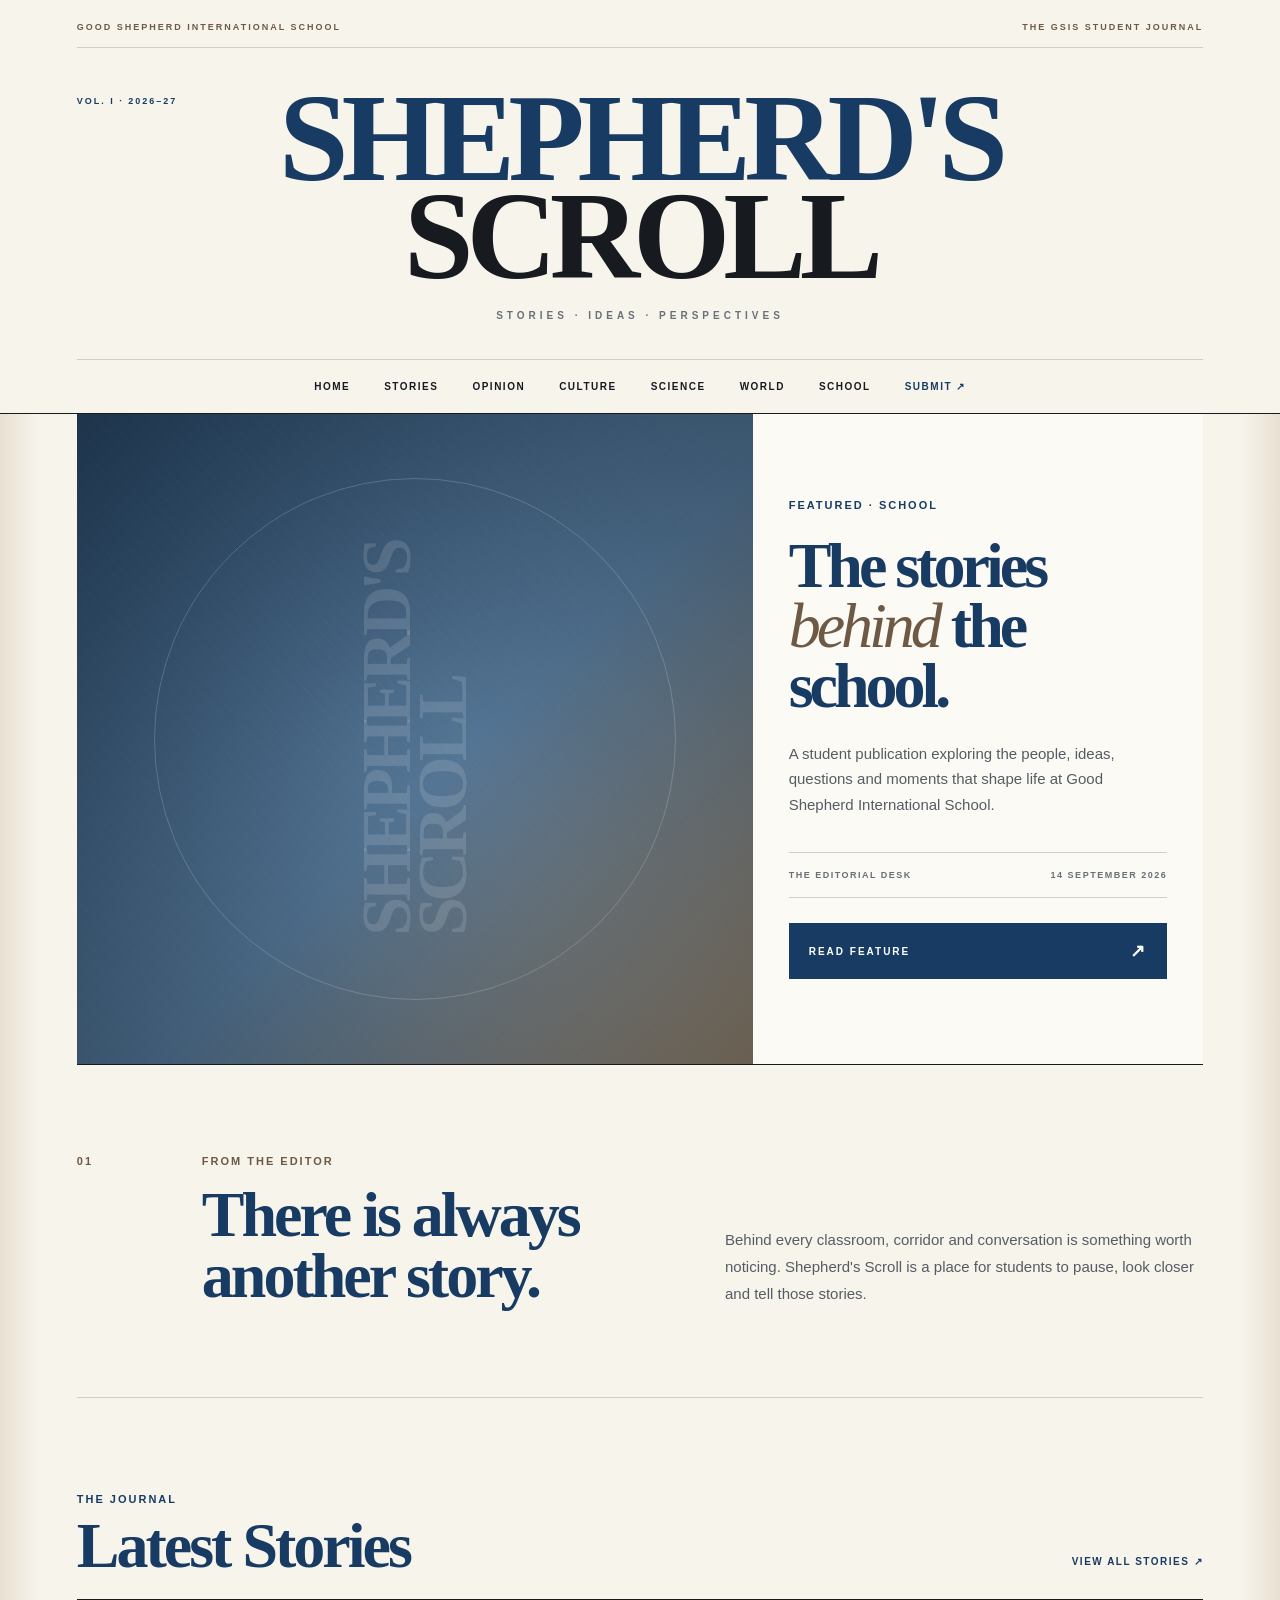
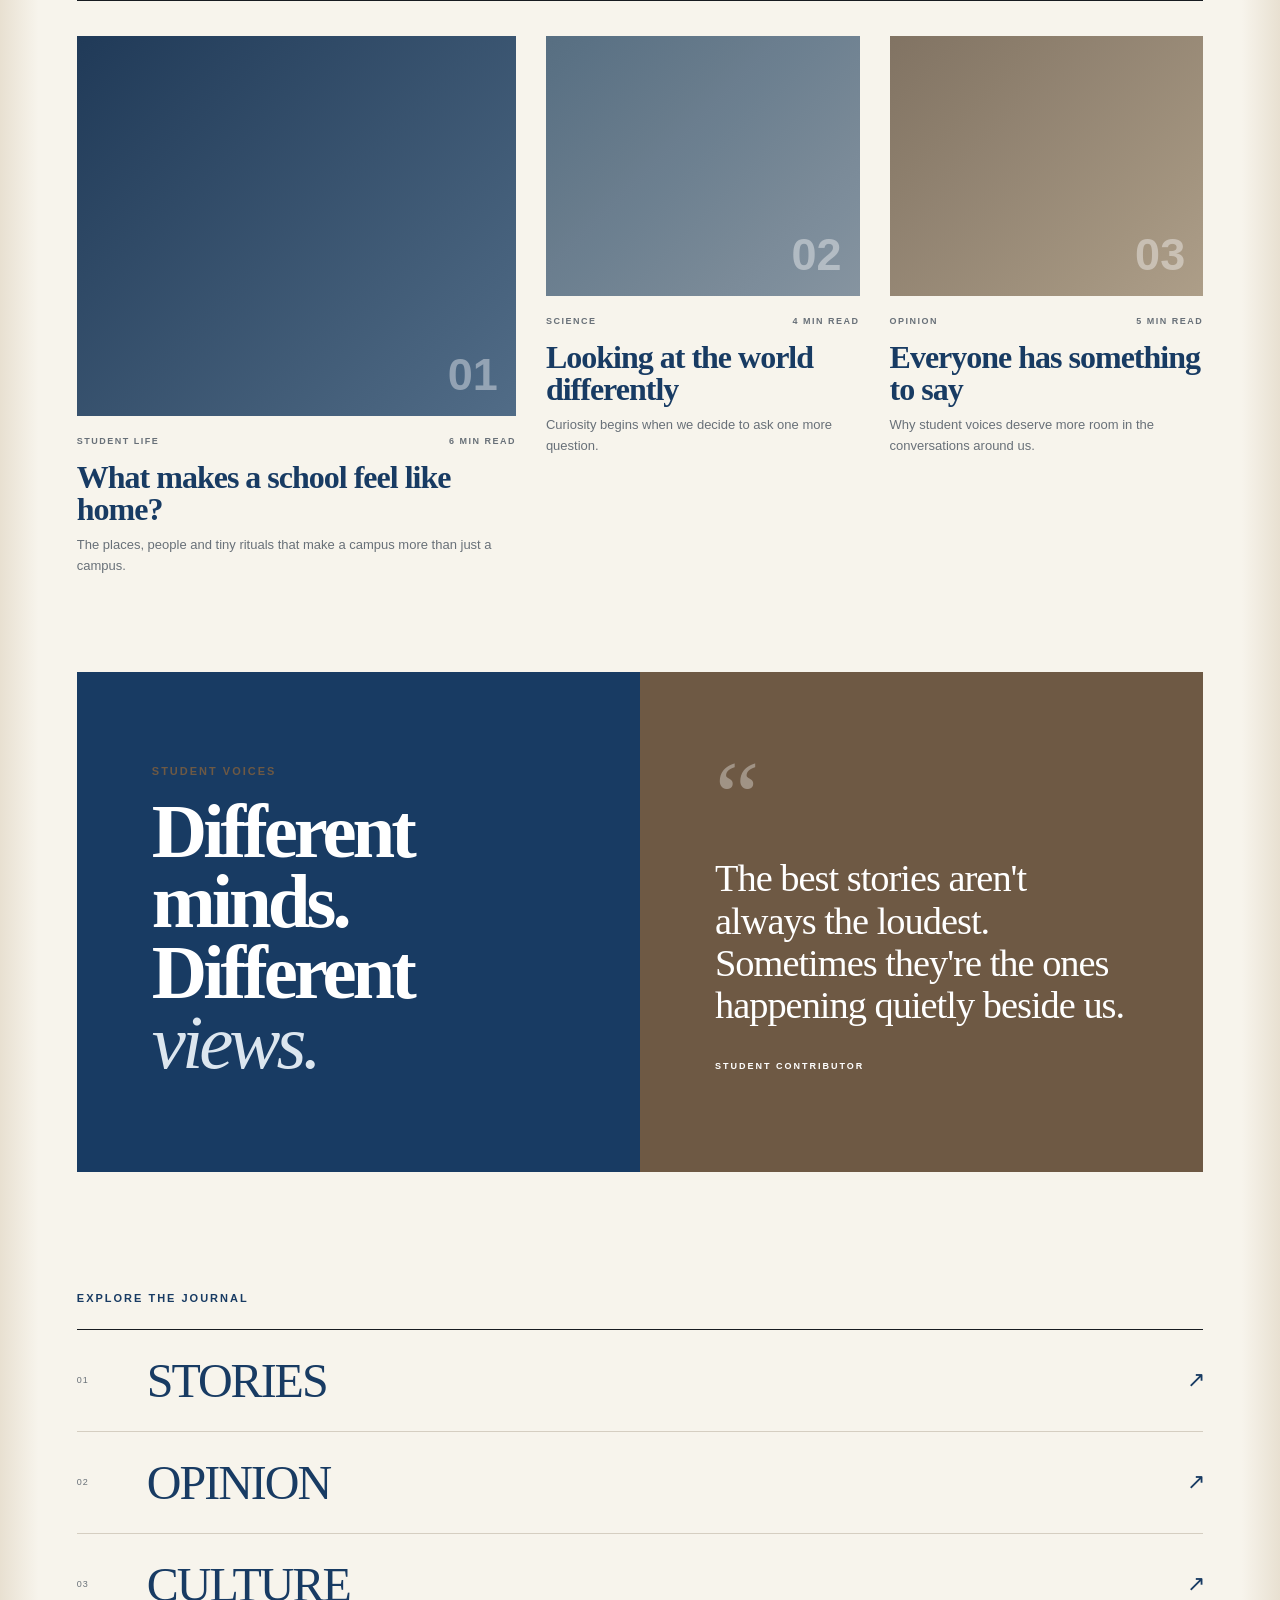
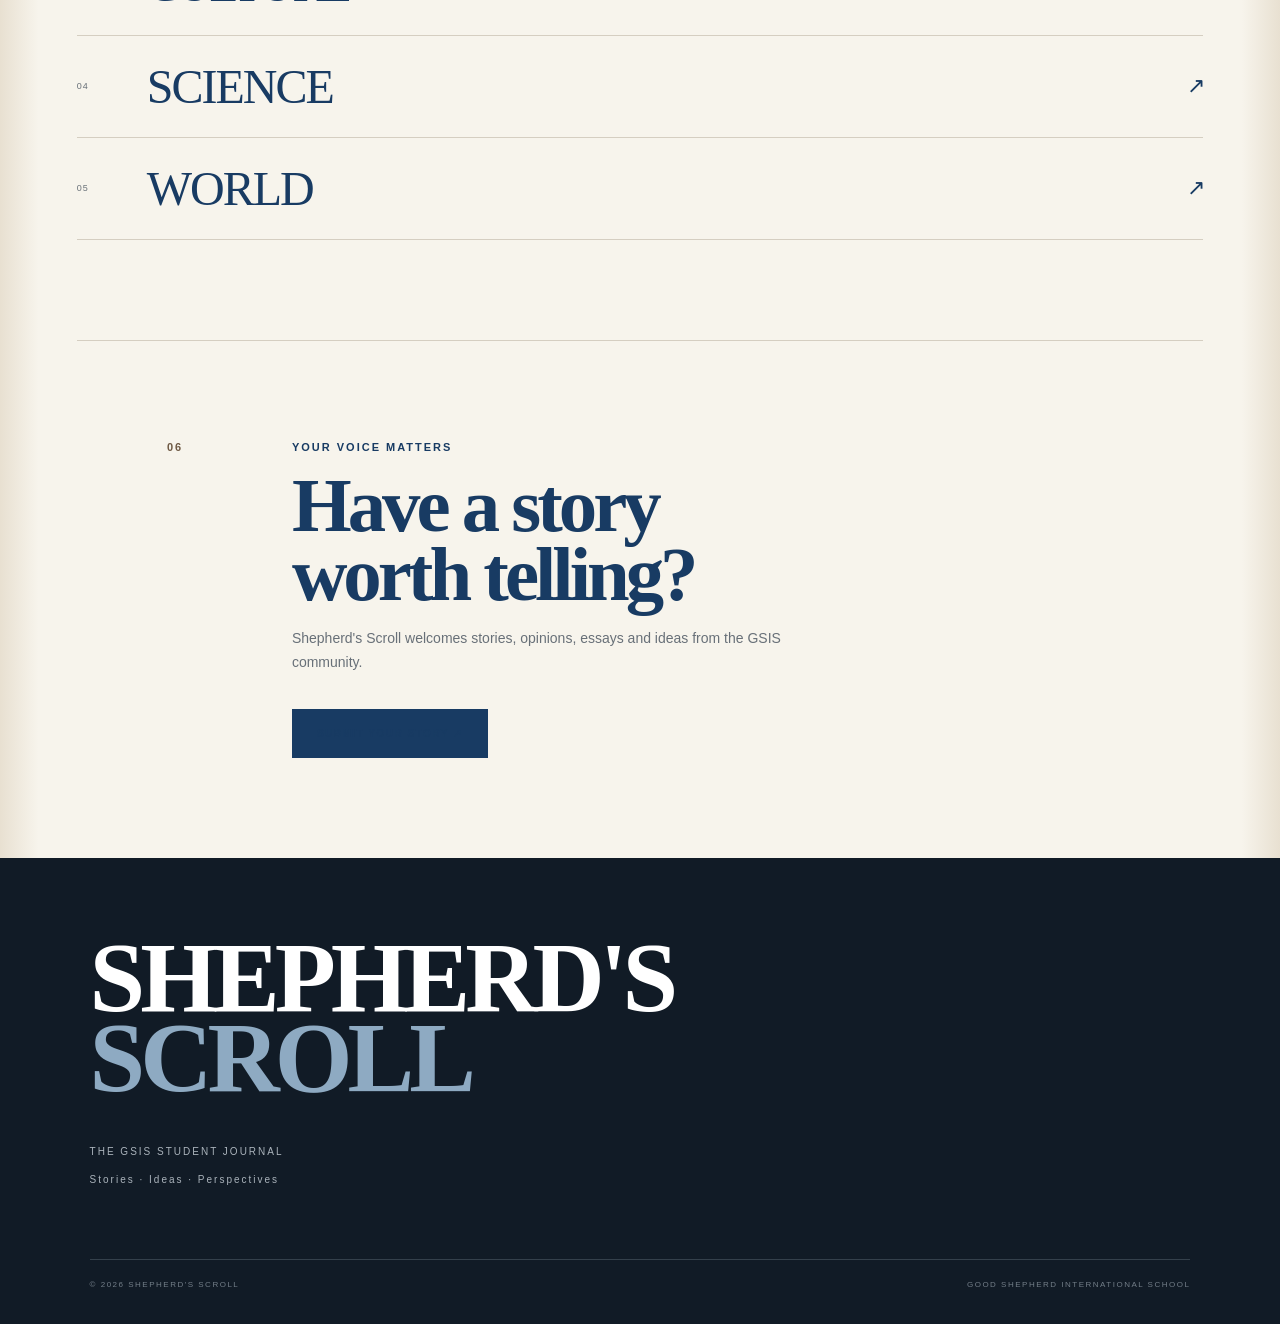
==== commit cc9e289b: "Update index.html" ====
--- a/index.html
+++ b/index.html
@@ -41,7 +41,7 @@
     <a href="pages/science.html">SCIENCE</a>
     <a href="pages/world.html">WORLD</a>
     <a href="pages/school.html">SCHOOL</a>
-    <a href="#" class="submit-link">SUBMIT ↗</a>
+    <a href="pages/submit.html" class="submit-link">SUBMIT ↗</a>
 </nav>
 
 </header>
@@ -82,11 +82,10 @@
                 <span>14 SEPTEMBER 2026</span>
             </div>
 
-            <a href="#" class="read-story">
-                READ FEATURE
-                <span>↗</span>
-            </a>
-
+            <a href="articles/school-feels-like-home.html" class="read-story">
+    READ FEATURE
+    <span>↗</span>
+</a>
         </div>
 
     </section>
@@ -148,10 +147,11 @@
                     <span>6 MIN READ</span>
                 </div>
 
-                <h3>
-                    What makes a school feel like home?
-                </h3>
-
+               <h3>
+    <a href="articles/school-feels-like-home.html">
+        What makes a school feel like home?
+    </a>
+</h3>
                 <p>
                     The places, people and tiny rituals that
                     make a campus more than just a campus.
--- a/style.css
+++ b/style.css
@@ -1130,3 +1130,892 @@
         grid-template-columns: 40px 1fr 30px;
     }
 }
+
+/* =========================================================
+   ARTICLE PAGES
+   ========================================================= */
+
+.article-page {
+    padding: 0 0 100px;
+}
+
+
+/* =========================================================
+   ARTICLE HEADER
+   ========================================================= */
+
+.article-header {
+    width: 100%;
+
+    padding:
+        100px 10% 65px;
+
+    background:
+        var(--paper-white);
+
+    border-bottom:
+        1px solid var(--line);
+}
+
+
+.article-header .label {
+    margin-bottom: 25px;
+}
+
+
+.article-header h1 {
+    max-width: 1050px;
+
+    margin: 0;
+
+    color: var(--blue);
+
+    font-size:
+        clamp(55px, 8vw, 110px);
+
+    line-height: 0.9;
+
+    letter-spacing: -6px;
+}
+
+
+.article-header h1 em {
+    display: block;
+
+    color: var(--aged-dark);
+
+    font-weight: normal;
+}
+
+
+.article-deck {
+    max-width: 700px;
+
+    margin:
+        35px 0 45px;
+
+    color: var(--ink-soft);
+
+    font-family:
+        Arial,
+        sans-serif;
+
+    font-size: 18px;
+
+    line-height: 1.65;
+}
+
+
+.article-byline {
+    display: flex;
+
+    justify-content: space-between;
+
+    max-width: 850px;
+
+    padding:
+        18px 0;
+
+    border-top:
+        1px solid var(--line);
+
+    border-bottom:
+        1px solid var(--line);
+
+    color: var(--muted);
+
+    font-family:
+        Arial,
+        sans-serif;
+
+    font-size: 9px;
+
+    font-weight: bold;
+
+    letter-spacing: 1.5px;
+}
+
+
+/* =========================================================
+   ARTICLE BODY
+   ========================================================= */
+
+.article-content {
+    width: min(720px, 82%);
+
+    margin:
+        75px auto 0;
+
+    color: var(--ink);
+
+    font-size: 19px;
+
+    line-height: 1.85;
+}
+
+
+.article-content p {
+    margin:
+        0 0 30px;
+}
+
+
+/* Opening paragraph */
+
+.article-content .article-lead {
+    margin-bottom: 45px;
+
+    color: var(--blue);
+
+    font-size: 25px;
+
+    line-height: 1.55;
+}
+
+
+/* =========================================================
+   ARTICLE HEADINGS
+   ========================================================= */
+
+.article-content h2 {
+    margin:
+        70px 0 25px;
+
+    color: var(--blue);
+
+    font-size:
+        clamp(32px, 4vw, 48px);
+
+    line-height: 1;
+
+    letter-spacing: -2px;
+}
+
+
+/* =========================================================
+   ARTICLE QUOTES
+   ========================================================= */
+
+.article-content blockquote {
+    position: relative;
+
+    margin:
+        60px -80px;
+
+    padding:
+        35px 50px;
+
+    border-top:
+        3px double var(--line-dark);
+
+    border-bottom:
+        3px double var(--line-dark);
+
+    color: var(--blue);
+
+    font-size:
+        clamp(25px, 3vw, 38px);
+
+    font-style: italic;
+
+    line-height: 1.25;
+
+    text-align: center;
+}
+
+
+/* =========================================================
+   ARTICLE FOOTER
+   ========================================================= */
+
+.article-footer {
+    display: flex;
+
+    justify-content: space-between;
+
+    align-items: center;
+
+    width: min(720px, 82%);
+
+    margin:
+        80px auto 0;
+
+    padding-top: 25px;
+
+    border-top:
+        1px solid var(--line);
+
+    font-family:
+        Arial,
+        sans-serif;
+
+    font-size: 10px;
+
+    font-weight: bold;
+
+    letter-spacing: 1.5px;
+}
+
+
+.article-category {
+    color: var(--aged-dark);
+}
+
+
+.article-footer a {
+    color: var(--blue);
+
+    transition:
+        transform 0.25s ease,
+        color 0.25s ease;
+}
+
+
+.article-footer a:hover {
+    color: var(--blue-dark);
+
+    transform:
+        translateX(-4px);
+}
+
+
+/* =========================================================
+   ARTICLE MOBILE
+   ========================================================= */
+
+@media (max-width: 900px) {
+
+    .article-header {
+        padding:
+            75px 8% 50px;
+    }
+
+
+    .article-header h1 {
+        font-size:
+            clamp(48px, 11vw, 80px);
+
+        letter-spacing: -4px;
+    }
+
+
+    .article-deck {
+        font-size: 16px;
+    }
+
+
+    .article-byline {
+        flex-direction: column;
+
+        gap: 10px;
+    }
+
+
+    .article-content {
+        width: 84%;
+
+        margin-top: 55px;
+
+        font-size: 17px;
+
+        line-height: 1.75;
+    }
+
+
+    .article-content .article-lead {
+        font-size: 21px;
+    }
+
+
+    .article-content blockquote {
+        margin:
+            50px 0;
+
+        padding:
+            30px 15px;
+    }
+
+
+    .article-footer {
+        width: 84%;
+    }
+}
+
+
+@media (max-width: 500px) {
+
+    .article-header {
+        padding:
+            60px 7% 40px;
+    }
+
+
+    .article-header h1 {
+        font-size: 50px;
+
+        letter-spacing: -3px;
+    }
+
+
+    .article-content {
+        width: 86%;
+    }
+
+
+    .article-content h2 {
+        margin-top: 55px;
+    }
+}
+
+--muted: #687078;
+
+/* =========================================================
+   CATEGORY PAGES
+   ========================================================= */
+
+.category-header {
+    padding: 95px 10% 70px;
+    border-bottom: 1px solid var(--line);
+    background: var(--paper-white);
+}
+
+.category-header .label {
+    margin-bottom: 22px;
+}
+
+.category-header h1 {
+    margin: 0;
+    color: var(--blue);
+    font-size: clamp(70px, 10vw, 140px);
+    line-height: 0.85;
+    letter-spacing: -7px;
+}
+
+.category-header p {
+    max-width: 620px;
+    margin: 30px 0 0;
+    color: var(--ink-soft);
+    font-family: Arial, sans-serif;
+    font-size: 17px;
+    line-height: 1.7;
+}
+
+
+/* CATEGORY STORY GRID */
+
+.category-grid {
+    display: grid;
+    grid-template-columns: repeat(3, 1fr);
+    gap: 35px;
+    padding: 75px 10% 110px;
+}
+
+.category-card {
+    position: relative;
+    padding-bottom: 35px;
+    border-bottom: 1px solid var(--line);
+}
+
+.category-card:first-child {
+    grid-column: span 2;
+}
+
+
+/* IMAGE AREA */
+
+.category-image {
+    position: relative;
+    height: 330px;
+    margin-bottom: 25px;
+    overflow: hidden;
+    background:
+        linear-gradient(
+            135deg,
+            var(--blue),
+            var(--blue-dark),
+            var(--aged)
+        );
+}
+
+.category-card:first-child .category-image {
+    height: 430px;
+}
+
+.category-image::after {
+    content: "";
+    position: absolute;
+    inset: 0;
+    background:
+        radial-gradient(
+            circle at 30% 30%,
+            rgba(255,255,255,0.12),
+            transparent 35%
+        );
+}
+
+.category-image span {
+    position: absolute;
+    z-index: 2;
+    top: 20px;
+    right: 22px;
+    color: rgba(255,255,255,0.7);
+    font-family: Arial, sans-serif;
+    font-size: 11px;
+    font-weight: bold;
+    letter-spacing: 2px;
+}
+
+
+/* STORY META */
+
+.category-card .story-meta {
+    display: flex;
+    justify-content: space-between;
+    margin-bottom: 15px;
+    color: var(--muted);
+    font-family: Arial, sans-serif;
+    font-size: 9px;
+    font-weight: bold;
+    letter-spacing: 1.5px;
+}
+
+
+/* TITLES */
+
+.category-card h2 {
+    max-width: 650px;
+    margin: 0 0 15px;
+    color: var(--blue);
+    font-size: clamp(30px, 4vw, 52px);
+    line-height: 0.98;
+    letter-spacing: -2px;
+}
+
+.category-card:not(:first-child) h2 {
+    font-size: clamp(27px, 3vw, 38px);
+}
+
+.category-card p {
+    max-width: 600px;
+    margin: 0 0 25px;
+    color: var(--ink-soft);
+    font-family: Arial, sans-serif;
+    font-size: 15px;
+    line-height: 1.65;
+}
+
+.category-card a {
+    display: inline-block;
+    color: var(--blue);
+    font-family: Arial, sans-serif;
+    font-size: 10px;
+    font-weight: bold;
+    letter-spacing: 1.5px;
+    transition:
+        transform 0.25s ease,
+        color 0.25s ease;
+}
+
+.category-card a:hover {
+    color: var(--blue-dark);
+    transform: translateX(5px);
+}
+
+
+/* HOVER EFFECT */
+
+.category-image {
+    transition: transform 0.45s ease;
+}
+
+.category-card:hover .category-image {
+    transform: scale(1.015);
+}
+
+
+/* TABLET */
+
+@media (max-width: 900px) {
+
+    .category-header {
+        padding: 75px 8% 55px;
+    }
+
+    .category-header h1 {
+        font-size: clamp(65px, 13vw, 105px);
+        letter-spacing: -5px;
+    }
+
+    .category-grid {
+        grid-template-columns: 1fr 1fr;
+        padding: 60px 8% 85px;
+        gap: 30px;
+    }
+
+    .category-card:first-child {
+        grid-column: span 2;
+    }
+
+    .category-image,
+    .category-card:first-child .category-image {
+        height: 340px;
+    }
+}
+
+
+/* MOBILE */
+
+@media (max-width: 600px) {
+
+    .category-header {
+        padding: 60px 7% 45px;
+    }
+
+    .category-header h1 {
+        font-size: 65px;
+        letter-spacing: -4px;
+    }
+
+    .category-header p {
+        font-size: 15px;
+    }
+
+    .category-grid {
+        grid-template-columns: 1fr;
+        padding: 50px 7% 70px;
+        gap: 50px;
+    }
+
+    .category-card:first-child {
+        grid-column: span 1;
+    }
+
+    .category-image,
+    .category-card:first-child .category-image {
+        height: 300px;
+    }
+
+    .category-card h2,
+    .category-card:not(:first-child) h2 {
+        font-size: 34px;
+    }
+
+}
+
+.story-card h3 a {
+    color: inherit;
+    text-decoration: none;
+}
+
+.story-card h3 a:hover {
+    color: var(--blue-dark);
+}
+.category-card h2 a {
+    color: inherit;
+    text-decoration: none;
+}
+
+.category-card h2 a:hover {
+    color: var(--blue-dark);
+}
+/* =========================================================
+   ARTICLE IMAGES
+   ========================================================= */
+
+.article-hero-image {
+    width: 100%;
+    max-height: 680px;
+    object-fit: cover;
+    display: block;
+    margin: 0;
+}
+
+.article-image {
+    width: 100%;
+    display: block;
+    margin: 55px 0 12px;
+}
+
+.article-image-caption {
+    margin: 0 0 45px;
+    color: var(--muted);
+    font-family: Arial, sans-serif;
+    font-size: 10px;
+    line-height: 1.5;
+    letter-spacing: 0.8px;
+}
+
+.article-image-caption .credit {
+    color: var(--aged-dark);
+}
+
+
+/* HERO IMAGE AREA */
+
+.article-hero {
+    width: 100%;
+    overflow: hidden;
+    background: var(--blue);
+}
+
+.article-hero img {
+    width: 100%;
+    max-height: 720px;
+    object-fit: cover;
+    display: block;
+}
+
+
+/* WIDER ARTICLE IMAGE */
+
+.article-content .article-wide-image {
+    width: min(1000px, 140%);
+    margin-left: 50%;
+    transform: translateX(-50%);
+    margin-top: 65px;
+    margin-bottom: 15px;
+}
+
+
+/* MOBILE */
+
+@media (max-width: 900px) {
+
+    .article-hero img {
+        max-height: 500px;
+    }
+
+    .article-content .article-wide-image {
+        width: 100%;
+        margin-left: 0;
+        transform: none;
+    }
+}
+
+@media (max-width: 500px) {
+
+    .article-hero img {
+        max-height: 380px;
+    }
+
+    .article-image {
+        margin-top: 40px;
+    }
+
+}
+/* =========================================================
+   INLINE ARTICLE FIGURES
+   ========================================================= */
+
+.article-figure {
+    margin: 55px 0 50px;
+}
+
+.article-figure .article-image {
+    width: 100%;
+    display: block;
+    margin: 0 0 12px;
+}
+
+.article-figure .article-image-caption {
+    margin: 0;
+    color: var(--muted);
+    font-family: Arial, sans-serif;
+    font-size: 10px;
+    line-height: 1.5;
+    letter-spacing: 0.8px;
+}
+
+.article-figure .credit {
+    color: var(--aged-dark);
+    margin-left: 8px;
+}
+/* =========================================================
+   SUBMISSION PAGE
+   ========================================================= */
+
+.submit-page {
+    padding-bottom: 100px;
+}
+
+.submit-header {
+    padding: 100px 10% 75px;
+    border-bottom: 1px solid var(--line);
+    background: var(--paper-white);
+}
+
+.submit-header .label {
+    margin-bottom: 25px;
+}
+
+.submit-header h1 {
+    max-width: 1000px;
+    margin: 0;
+    color: var(--blue);
+    font-size: clamp(60px, 9vw, 125px);
+    line-height: 0.85;
+    letter-spacing: -6px;
+}
+
+.submit-header h1 em {
+    display: block;
+    color: var(--aged-dark);
+    font-weight: normal;
+}
+
+.submit-intro {
+    max-width: 680px;
+    margin: 40px 0 0;
+    color: var(--ink-soft);
+    font-family: Arial, sans-serif;
+    font-size: 18px;
+    line-height: 1.7;
+}
+
+.submit-content {
+    width: min(1100px, 80%);
+    margin: 75px auto 0;
+}
+
+.submit-section {
+    margin-bottom: 90px;
+}
+
+.submit-list {
+    display: grid;
+    grid-template-columns: repeat(2, 1fr);
+    margin-top: 30px;
+    border-top: 1px solid var(--line);
+}
+
+.submit-list > div {
+    padding: 28px 30px 28px 0;
+    border-bottom: 1px solid var(--line);
+}
+
+.submit-list strong {
+    color: var(--blue);
+    font-family: Arial, sans-serif;
+    font-size: 11px;
+    letter-spacing: 1.5px;
+}
+
+.submit-list p {
+    max-width: 430px;
+    margin: 10px 0 0;
+    color: var(--ink-soft);
+    font-family: Arial, sans-serif;
+    font-size: 14px;
+    line-height: 1.6;
+}
+
+.submit-process {
+    max-width: 850px;
+}
+
+.process-step {
+    display: grid;
+    grid-template-columns: 60px 1fr;
+    align-items: start;
+    padding: 25px 0;
+    border-top: 1px solid var(--line);
+}
+
+.process-step span {
+    color: var(--aged-dark);
+    font-family: Arial, sans-serif;
+    font-size: 11px;
+    font-weight: bold;
+    letter-spacing: 1px;
+}
+
+.process-step p {
+    margin: 0;
+    color: var(--ink);
+    font-size: 19px;
+    line-height: 1.5;
+}
+
+.submit-cta {
+    display: flex;
+    justify-content: space-between;
+    align-items: center;
+    gap: 50px;
+    padding: 55px 0;
+    border-top: 3px double var(--line-dark);
+    border-bottom: 3px double var(--line-dark);
+}
+
+.submit-cta h2 {
+    margin: 15px 0 0;
+    color: var(--blue);
+    font-size: clamp(40px, 5vw, 65px);
+    line-height: 0.9;
+    letter-spacing: -3px;
+}
+
+.submit-cta h2 em {
+    display: block;
+    color: var(--aged-dark);
+    font-weight: normal;
+}
+
+.submit-button {
+    flex-shrink: 0;
+    padding: 18px 24px;
+    border: 1px solid var(--blue);
+    color: var(--blue);
+    font-family: Arial, sans-serif;
+    font-size: 10px;
+    font-weight: bold;
+    letter-spacing: 1.5px;
+    transition:
+        background 0.25s ease,
+        color 0.25s ease,
+        transform 0.25s ease;
+}
+
+.submit-button span {
+    margin-left: 10px;
+}
+
+.submit-button:hover {
+    background: var(--blue);
+    color: var(--paper-white);
+    transform: translateY(-2px);
+}
+
+.editorial-note {
+    max-width: 700px;
+    margin: 30px 0 0;
+    color: var(--muted);
+    font-family: Arial, sans-serif;
+    font-size: 11px;
+    line-height: 1.6;
+}
+
+@media (max-width: 700px) {
+
+    .submit-header {
+        padding: 70px 8% 55px;
+    }
+
+    .submit-header h1 {
+        font-size: 60px;
+        letter-spacing: -4px;
+    }
+
+    .submit-content {
+        width: 84%;
+    }
+
+    .submit-list {
+        grid-template-columns: 1fr;
+    }
+
+    .submit-cta {
+        align-items: flex-start;
+        flex-direction: column;
+    }
+
+}
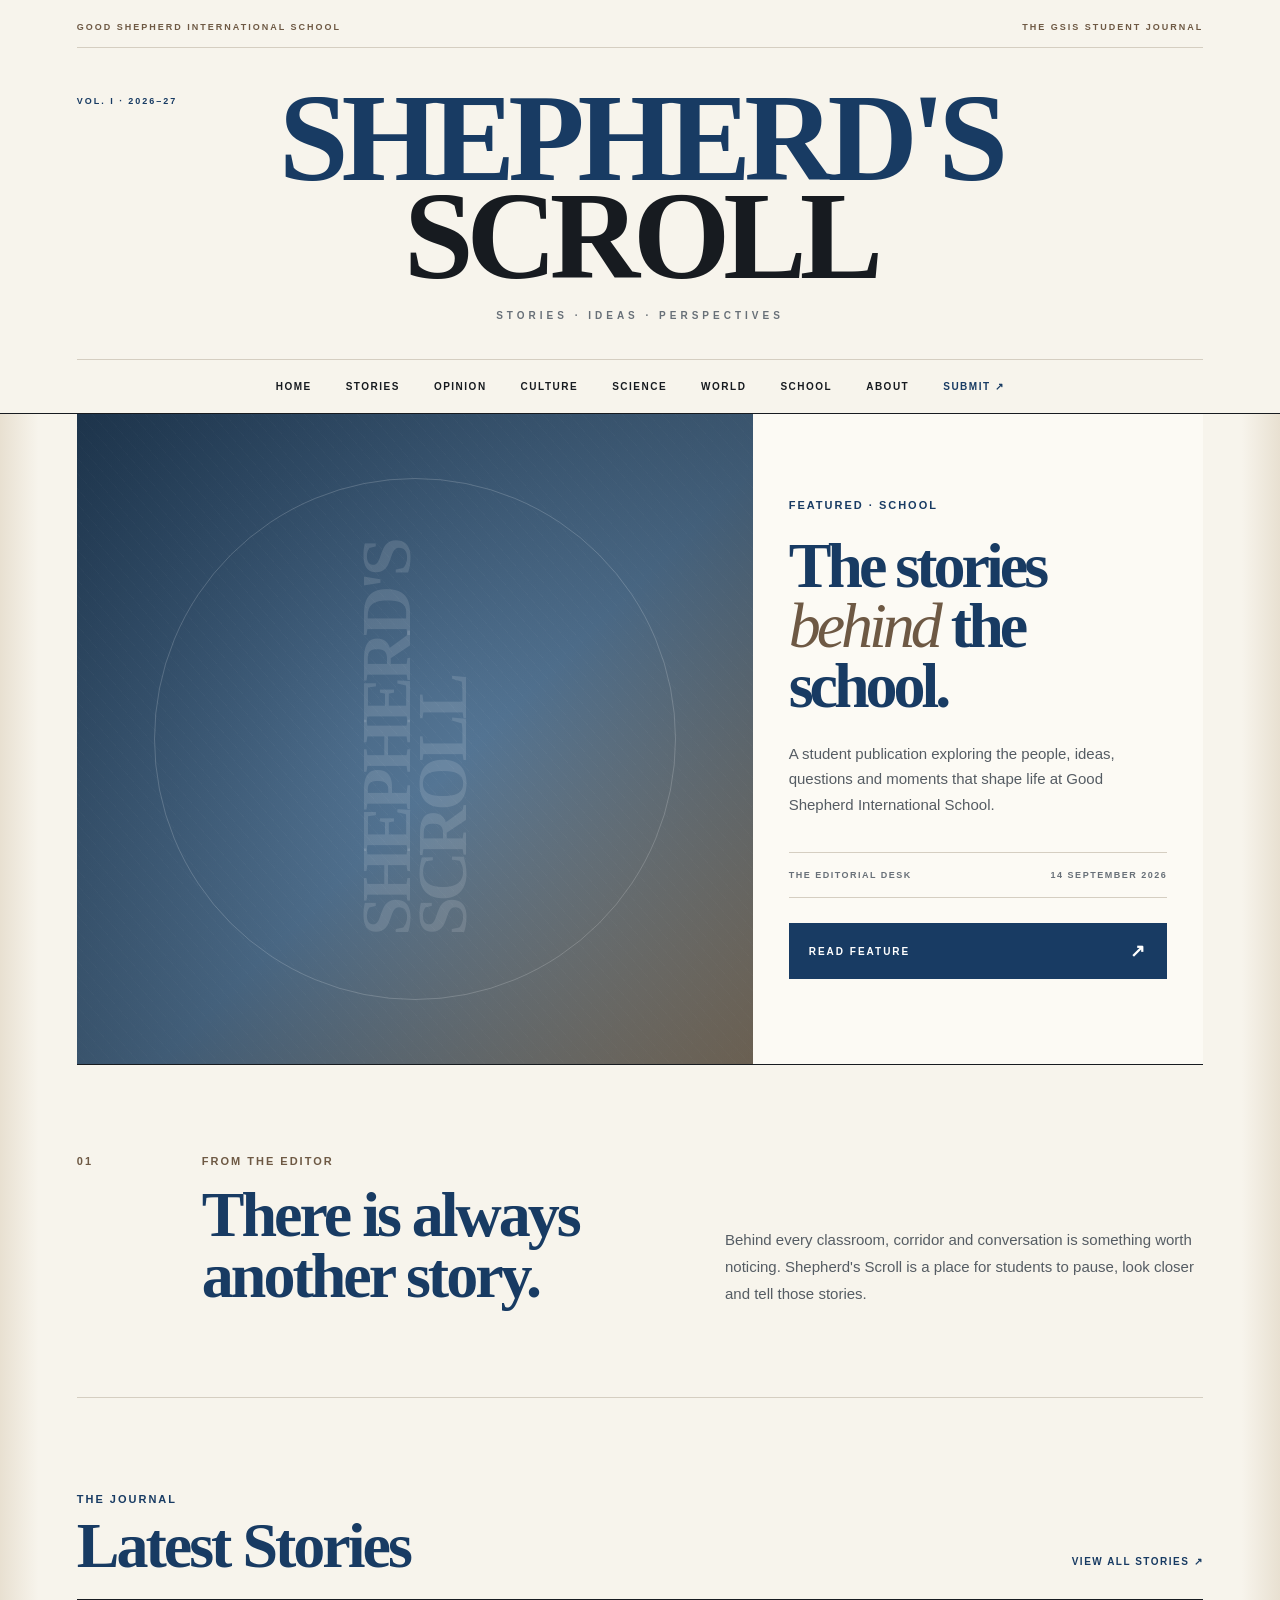
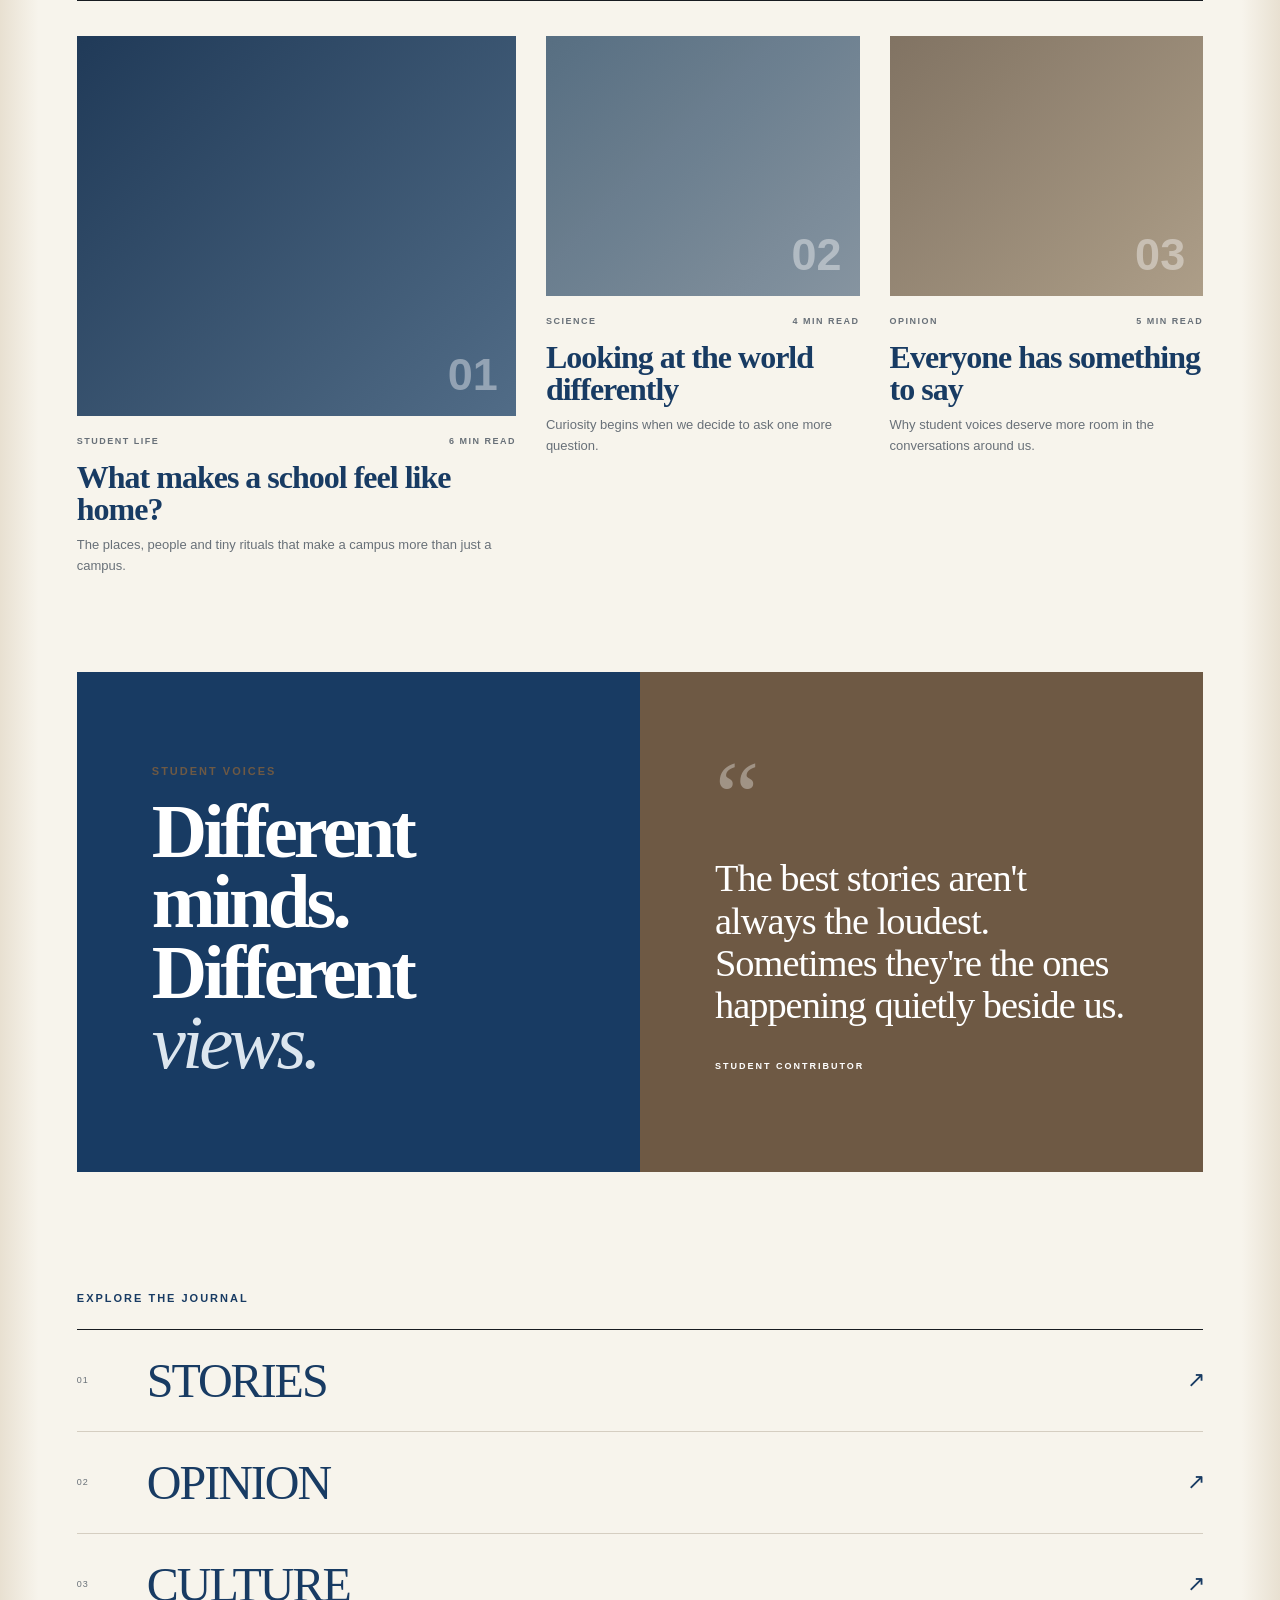
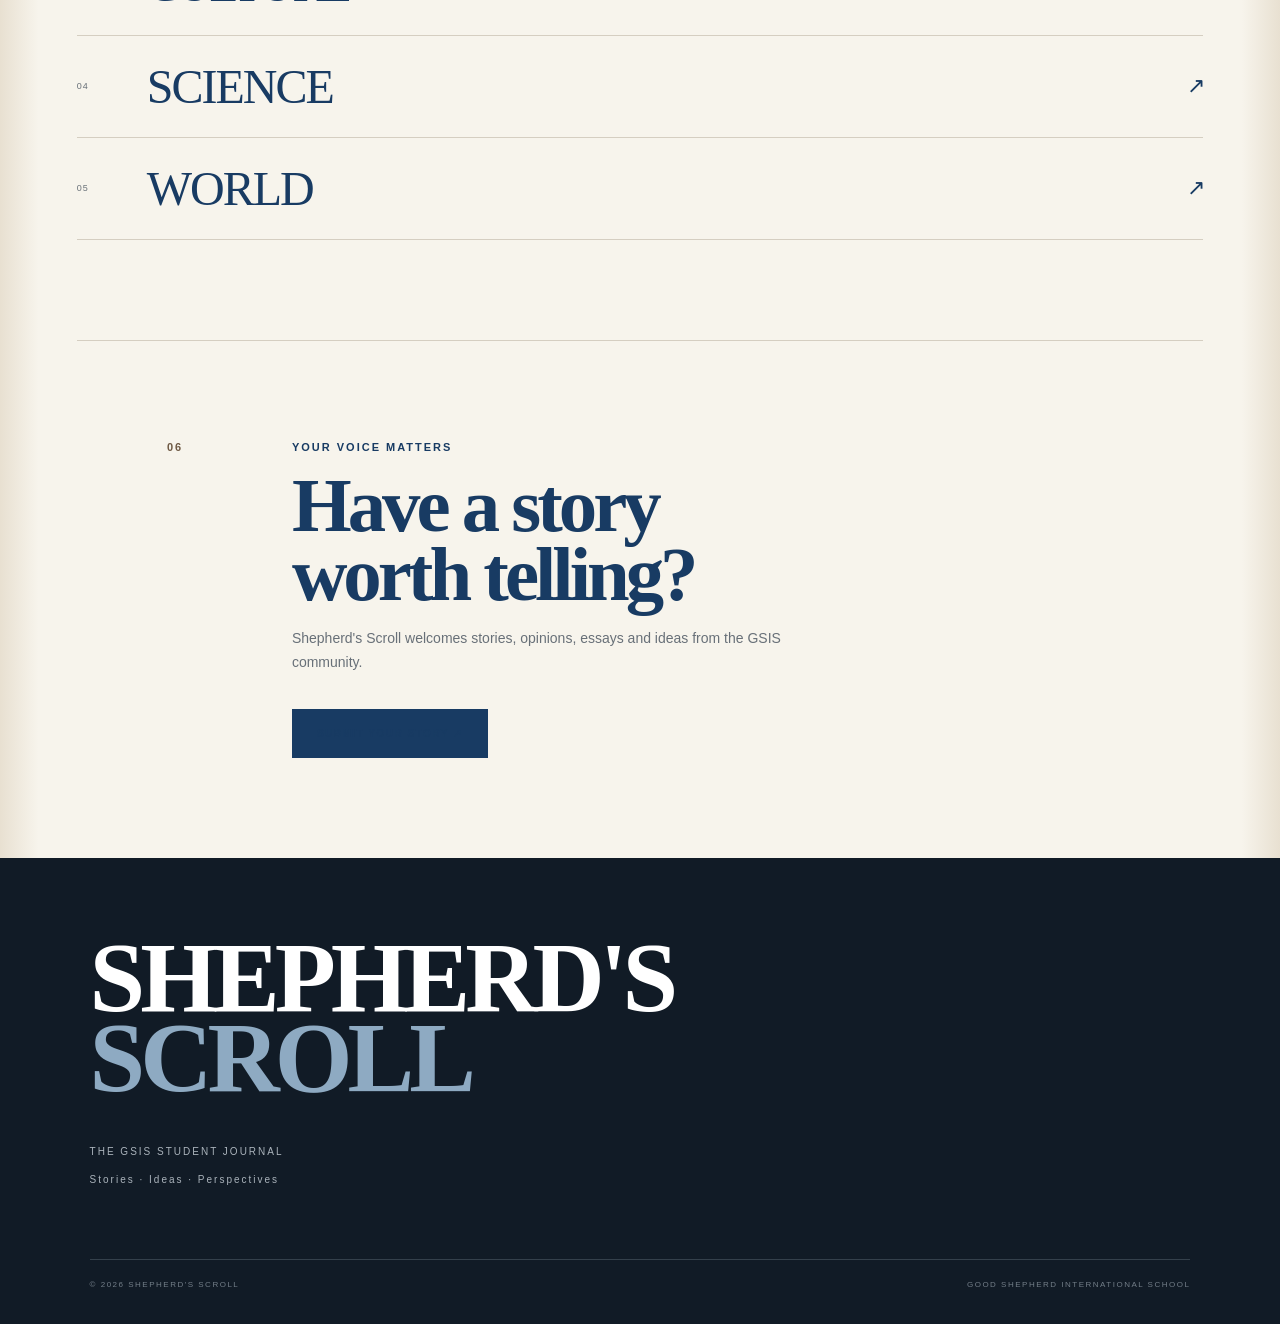
==== commit 4efc6db5: "Update index.html" ====
--- a/index.html
+++ b/index.html
@@ -41,6 +41,7 @@
     <a href="pages/science.html">SCIENCE</a>
     <a href="pages/world.html">WORLD</a>
     <a href="pages/school.html">SCHOOL</a>
+     <a href="pages/about.html">ABOUT</a>
     <a href="pages/submit.html" class="submit-link">SUBMIT ↗</a>
 </nav>
 
--- a/style.css
+++ b/style.css
@@ -2019,3 +2019,178 @@
     }
 
 }
+ /* =========================================================
+    ABOUT PAGE
+    ========================================================= */
+
+.about-page {
+    padding-bottom: 100px;
+}
+
+.about-header {
+    padding: 100px 10% 75px;
+    border-bottom: 1px solid var(--line);
+    background: var(--paper-white);
+}
+
+.about-header .label {
+    margin-bottom: 25px;
+}
+
+.about-header h1 {
+    max-width: 1000px;
+    margin: 0;
+    color: var(--blue);
+    font-size: clamp(60px, 9vw, 125px);
+    line-height: 0.85;
+    letter-spacing: -6px;
+}
+
+.about-header h1 em {
+    display: block;
+    color: var(--aged-dark);
+    font-weight: normal;
+}
+
+.about-intro {
+    max-width: 700px;
+    margin: 40px 0 0;
+    color: var(--ink-soft);
+    font-family: Arial, sans-serif;
+    font-size: 18px;
+    line-height: 1.7;
+}
+
+.about-content {
+    width: min(1000px, 80%);
+    margin: 75px auto 0;
+}
+
+.about-block {
+    margin-bottom: 90px;
+}
+
+.about-large {
+    max-width: 800px;
+    margin: 30px 0 25px;
+    color: var(--blue);
+    font-size: clamp(32px, 4vw, 52px);
+    line-height: 1.05;
+    letter-spacing: -2px;
+}
+
+.about-block > p:not(.about-large) {
+    max-width: 720px;
+    margin: 0;
+    color: var(--ink-soft);
+    font-size: 18px;
+    line-height: 1.8;
+}
+
+.about-grid {
+    display: grid;
+    grid-template-columns: repeat(3, 1fr);
+    gap: 45px;
+    padding-top: 35px;
+    border-top: 1px solid var(--line);
+}
+
+.about-grid > div {
+    padding-right: 25px;
+    border-right: 1px solid var(--line);
+}
+
+.about-grid > div:last-child {
+    border-right: none;
+}
+
+.about-grid p {
+    margin: 18px 0 0;
+    color: var(--ink-soft);
+    font-family: Arial, sans-serif;
+    font-size: 14px;
+    line-height: 1.7;
+}
+
+.about-sections {
+    display: grid;
+    grid-template-columns: repeat(3, 1fr);
+    margin-top: 30px;
+    border-top: 1px solid var(--line);
+}
+
+.about-sections span {
+    padding: 25px 0;
+    border-bottom: 1px solid var(--line);
+    color: var(--blue);
+    font-family: Arial, sans-serif;
+    font-size: 11px;
+    font-weight: bold;
+    letter-spacing: 1.5px;
+}
+
+.about-final {
+    padding: 55px 0;
+    border-top: 3px double var(--line-dark);
+    border-bottom: 3px double var(--line-dark);
+}
+
+.about-final p {
+    max-width: 700px;
+    margin: 0 0 30px;
+    color: var(--blue);
+    font-size: clamp(30px, 4vw, 48px);
+    line-height: 1;
+    letter-spacing: -2px;
+}
+
+.about-final a {
+    color: var(--blue);
+    font-family: Arial, sans-serif;
+    font-size: 10px;
+    font-weight: bold;
+    letter-spacing: 1.5px;
+    transition: transform 0.25s ease, color 0.25s ease;
+}
+
+.about-final a:hover {
+    color: var(--blue-dark);
+    transform: translateX(5px);
+}
+
+@media (max-width: 800px) {
+
+    .about-header {
+        padding: 70px 8% 55px;
+    }
+
+    .about-header h1 {
+        font-size: 65px;
+        letter-spacing: -4px;
+    }
+
+    .about-content {
+        width: 84%;
+    }
+
+    .about-grid {
+        grid-template-columns: 1fr;
+        gap: 30px;
+    }
+
+    .about-grid > div {
+        padding-right: 0;
+        padding-bottom: 30px;
+        border-right: none;
+        border-bottom: 1px solid var(--line);
+    }
+
+    .about-grid > div:last-child {
+        border-bottom: none;
+    }
+
+    .about-sections {
+        grid-template-columns: 1fr 1fr;
+    }
+
+}
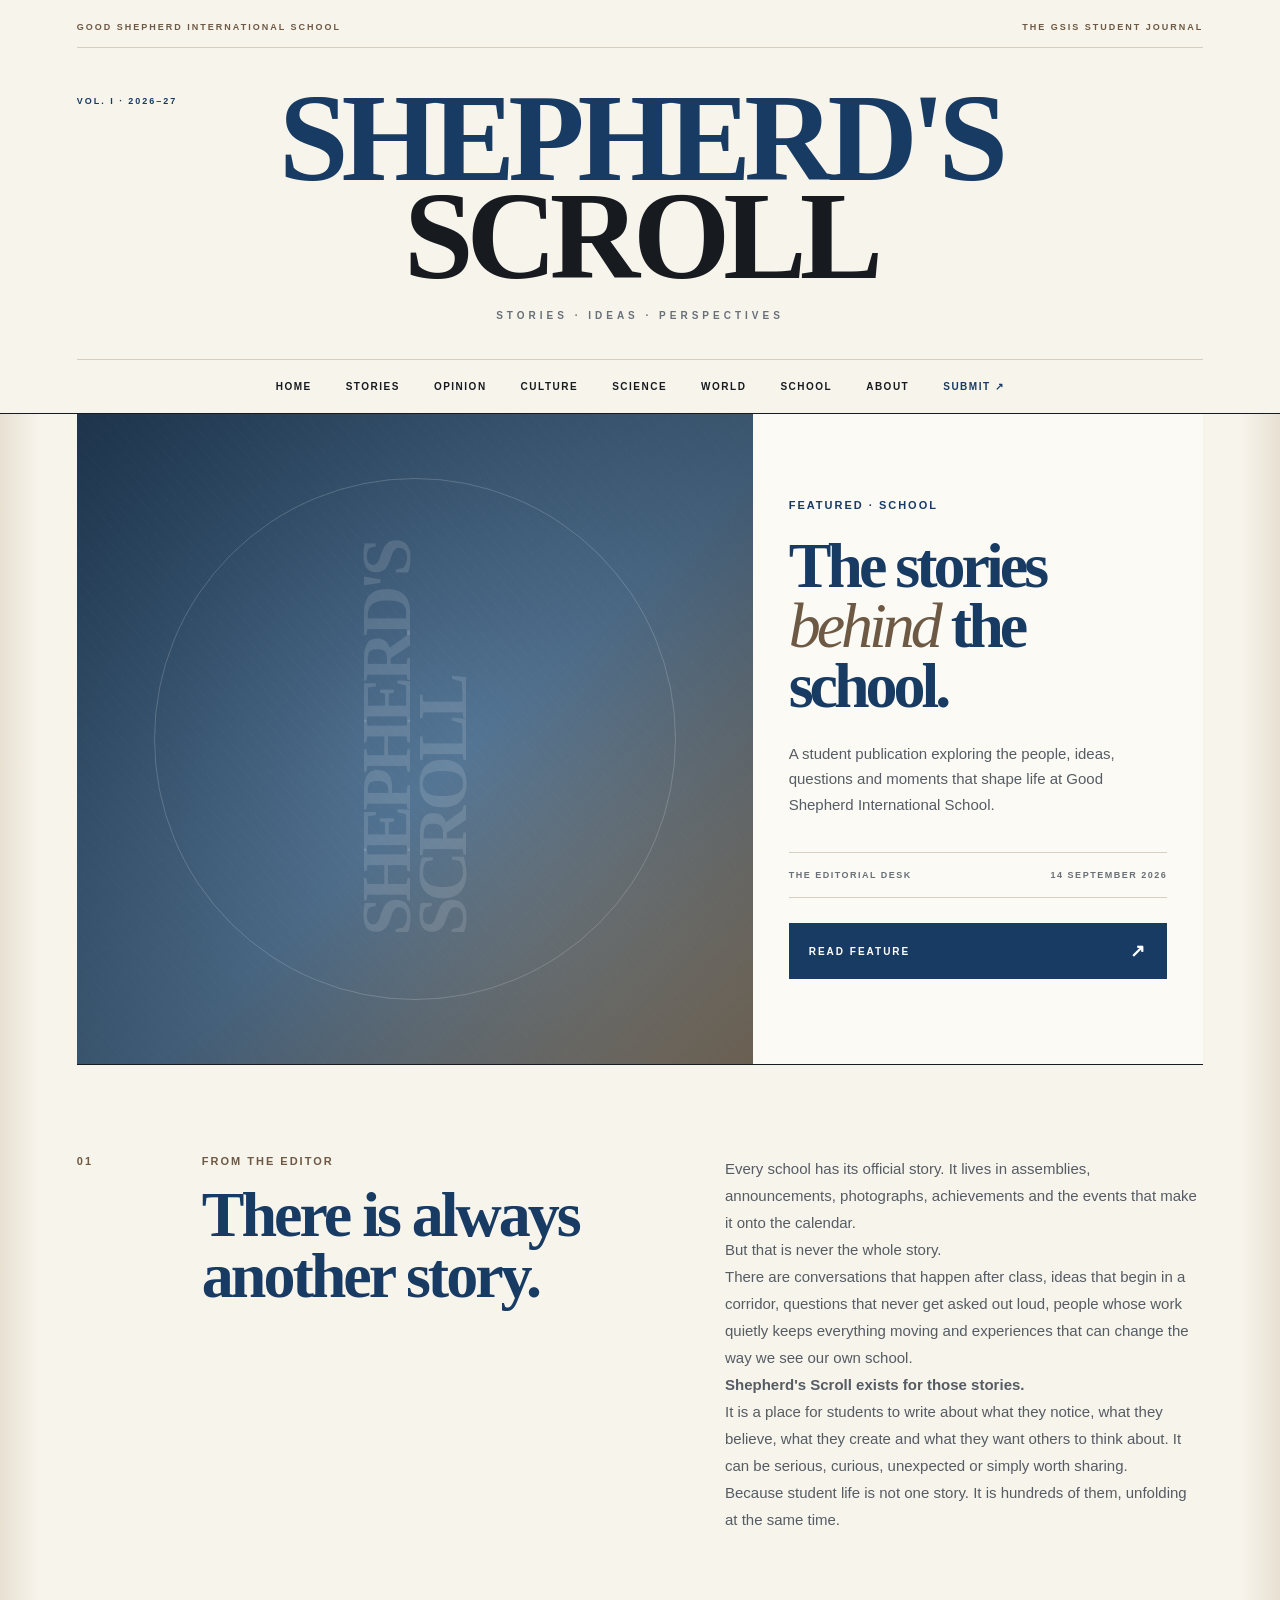
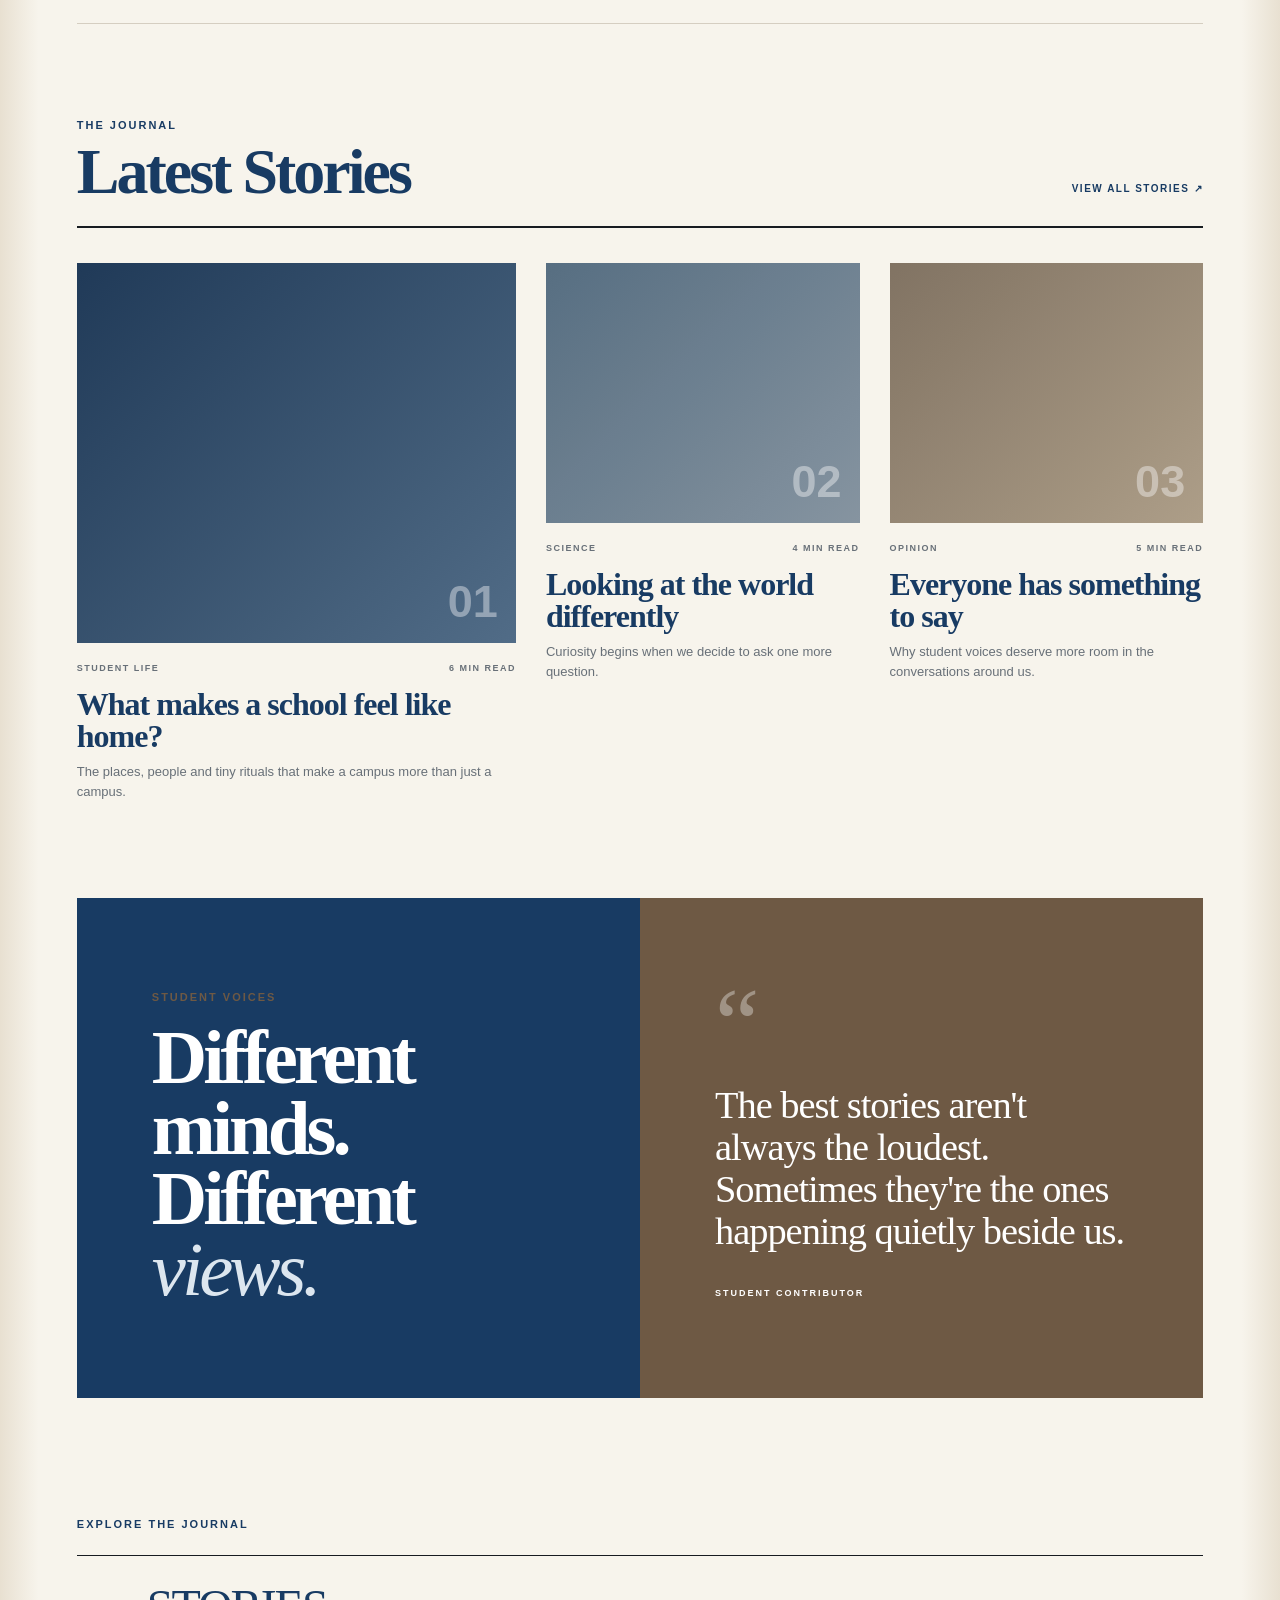
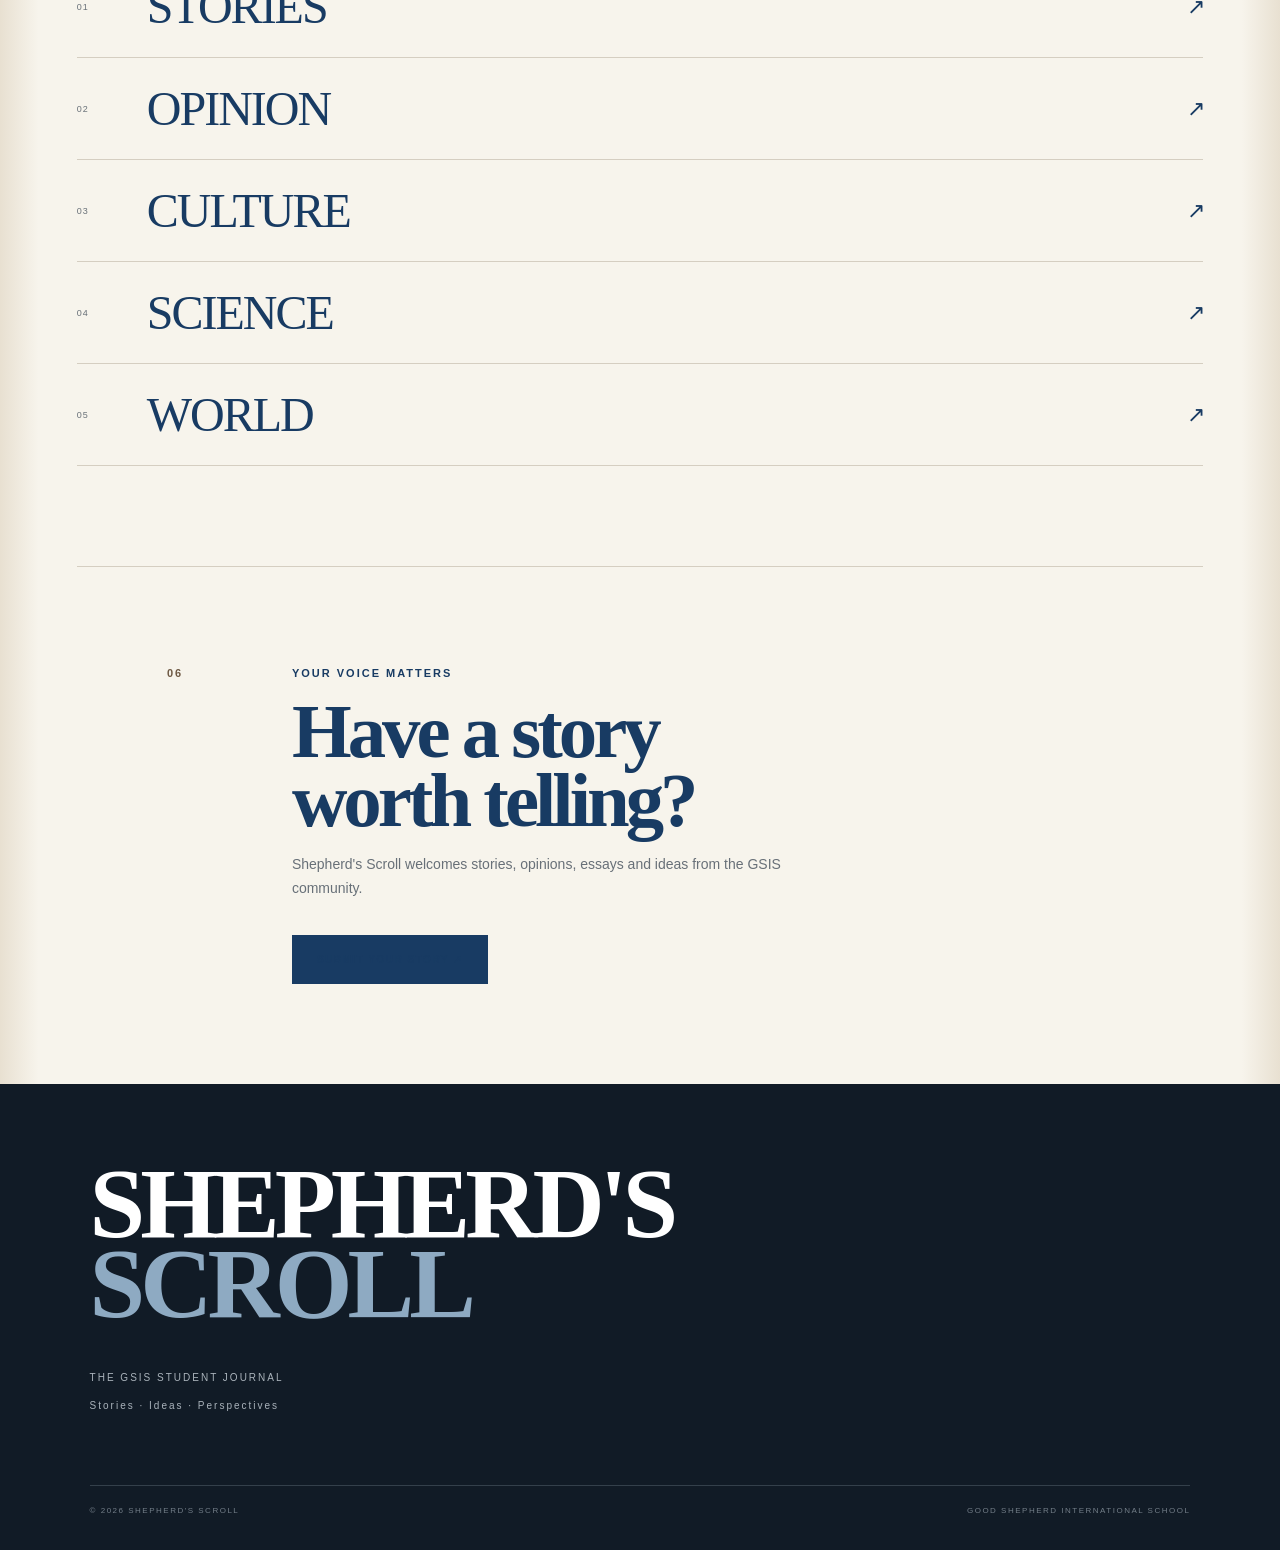
==== commit c16bfed5: "Update index.html" ====
--- a/index.html
+++ b/index.html
@@ -92,30 +92,60 @@
     </section>
 
 
-    <!-- EDITOR'S NOTE -->
-
-    <section class="editor-note">
-
-        <div class="section-number">01</div>
-
-        <div>
-            <div class="label green">FROM THE EDITOR</div>
-
-            <h2>
-                There is always<br>
-                another story.
-            </h2>
-        </div>
-
-        <p>
-            Behind every classroom, corridor and conversation
-            is something worth noticing. Shepherd's Scroll is
-            a place for students to pause, look closer and
-            tell those stories.
-        </p>
-
-    </section>
-
+   <!-- EDITOR'S NOTE -->
+
+<section class="editor-note">
+
+    <div class="section-number">01</div>
+
+    <div>
+        <div class="label green">FROM THE EDITOR</div>
+
+        <h2>
+            There is always<br>
+            another story.
+        </h2>
+    </div>
+
+    <div class="editor-note-copy">
+
+        <p>
+            Every school has its official story. It lives in
+            assemblies, announcements, photographs, achievements
+            and the events that make it onto the calendar.
+        </p>
+
+        <p>
+            But that is never the whole story.
+        </p>
+
+        <p>
+            There are conversations that happen after class,
+            ideas that begin in a corridor, questions that never
+            get asked out loud, people whose work quietly keeps
+            everything moving and experiences that can change
+            the way we see our own school.
+        </p>
+
+        <p>
+            <strong>Shepherd's Scroll exists for those stories.</strong>
+        </p>
+
+        <p>
+            It is a place for students to write about what they
+            notice, what they believe, what they create and what
+            they want others to think about. It can be serious,
+            curious, unexpected or simply worth sharing.
+        </p>
+
+        <p>
+            Because student life is not one story. It is hundreds
+            of them, unfolding at the same time.
+        </p>
+
+    </div>
+
+</section>
 
     <!-- LATEST STORIES -->
 
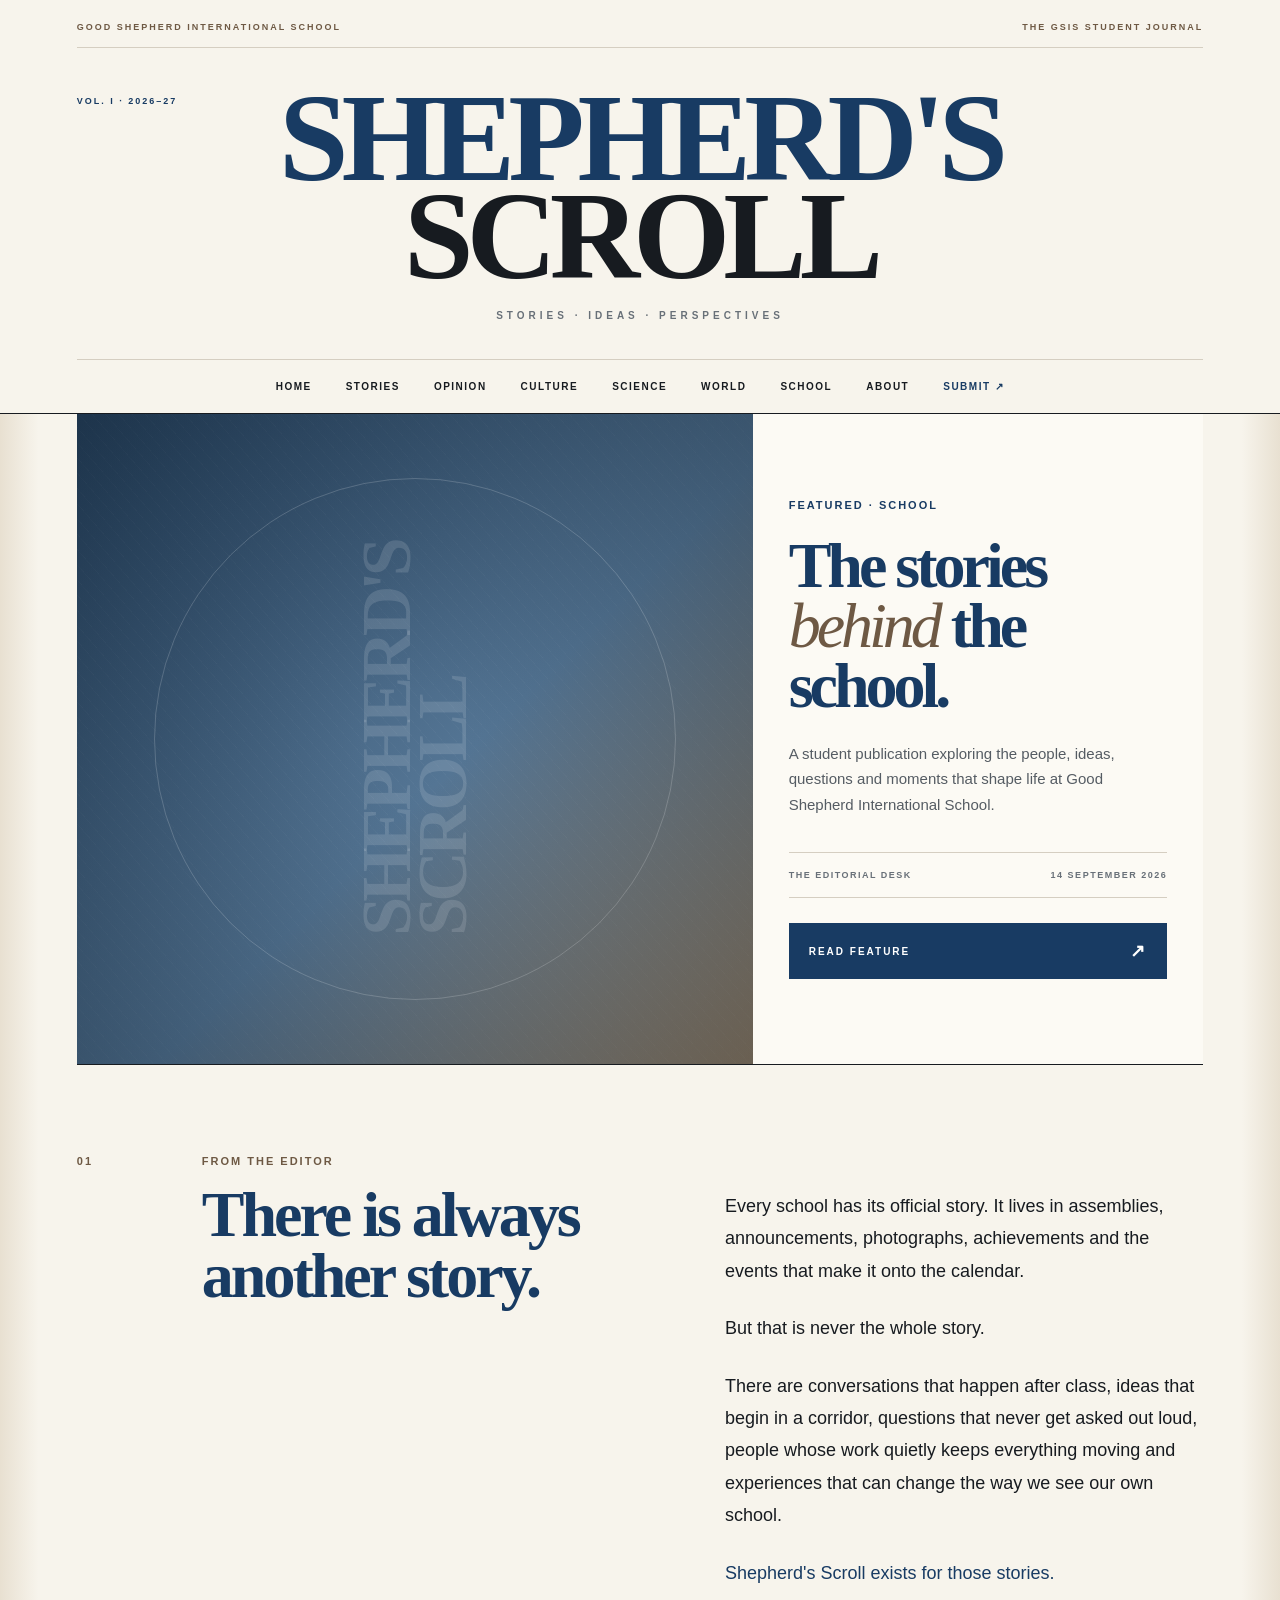
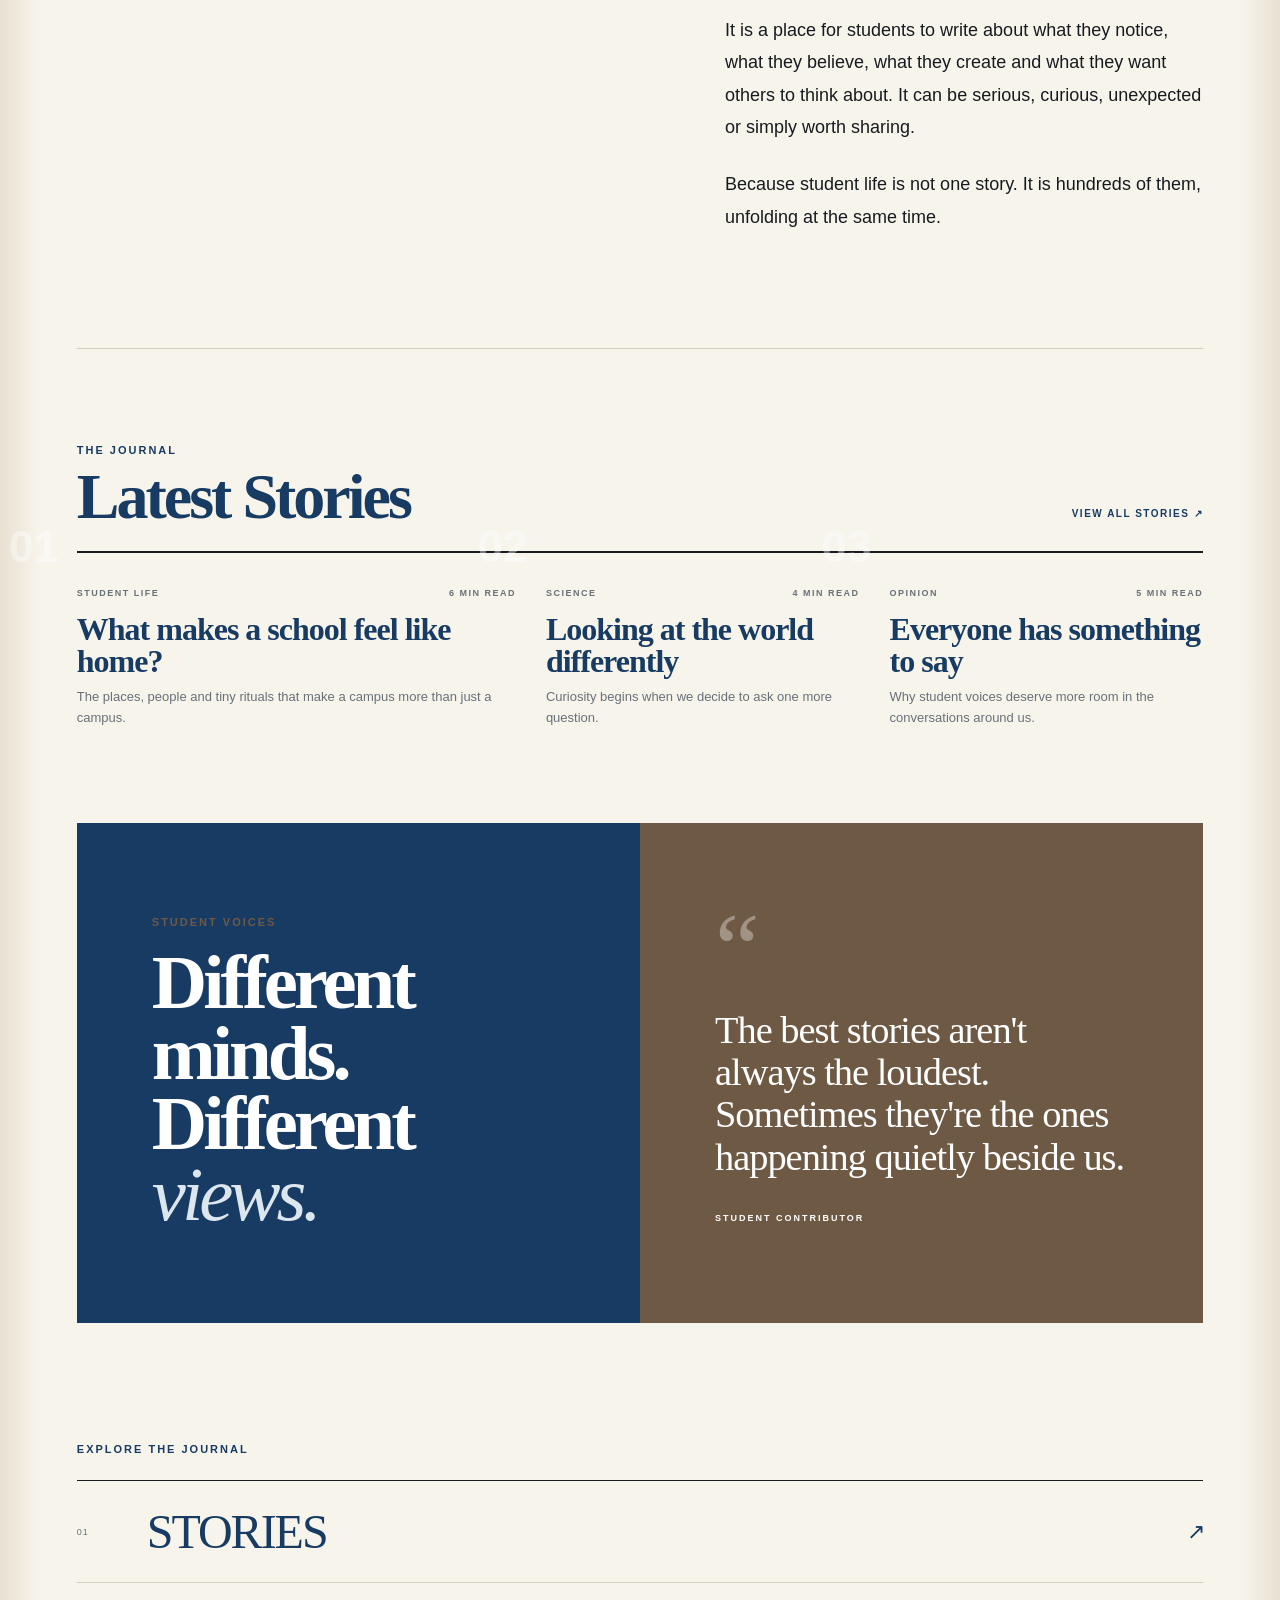
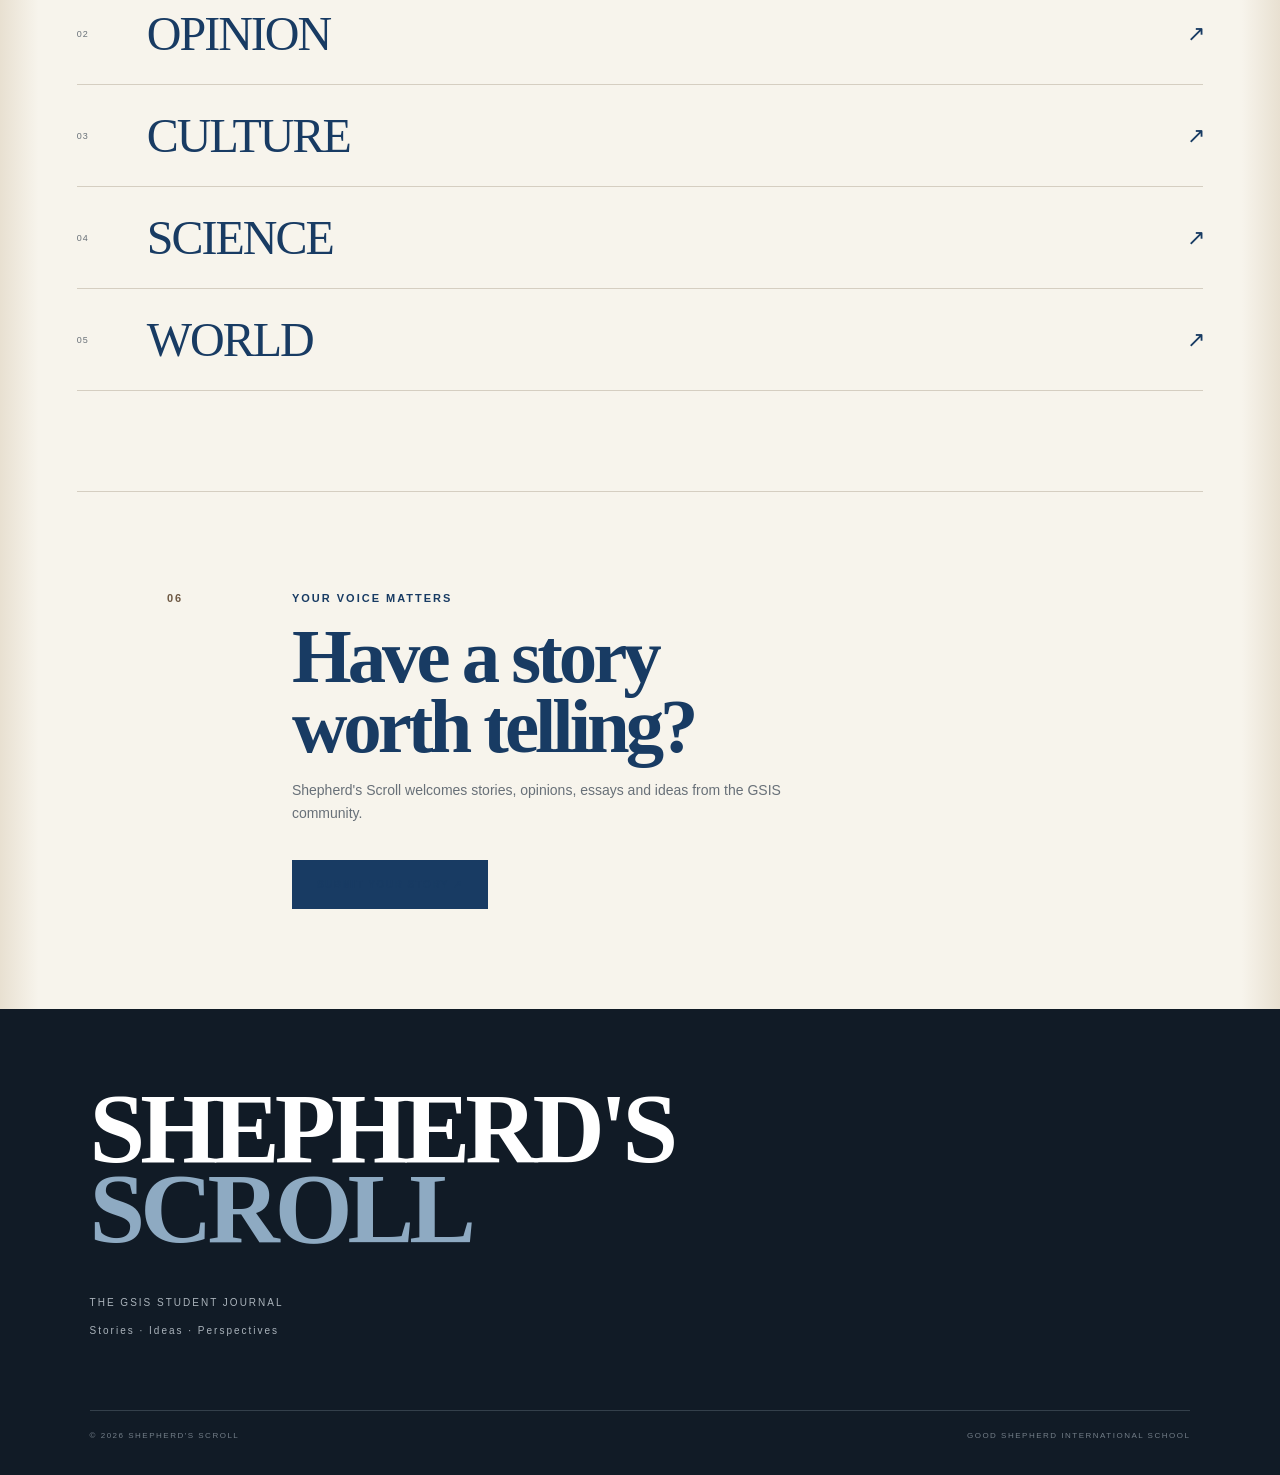
==== commit 3c243c1b: "Update index.html" ====
--- a/index.html
+++ b/index.html
@@ -22,7 +22,7 @@
 
         <div class="edition">VOL. I · 2026–27</div>
 
-        <a href="#" class="logo">
+        <a href="index.html" class="logo">
             SHEPHERD'S<br>
             <span>SCROLL</span>
         </a>
@@ -33,17 +33,17 @@
 
     </div>
 
- <nav>
-    <a href="index.html">HOME</a>
-    <a href="pages/stories.html">STORIES</a>
-    <a href="pages/opinion.html">OPINION</a>
-    <a href="pages/culture.html">CULTURE</a>
-    <a href="pages/science.html">SCIENCE</a>
-    <a href="pages/world.html">WORLD</a>
-    <a href="pages/school.html">SCHOOL</a>
-     <a href="pages/about.html">ABOUT</a>
-    <a href="pages/submit.html" class="submit-link">SUBMIT ↗</a>
-</nav>
+    <nav>
+        <a href="index.html">HOME</a>
+        <a href="pages/stories.html">STORIES</a>
+        <a href="pages/opinion.html">OPINION</a>
+        <a href="pages/culture.html">CULTURE</a>
+        <a href="pages/science.html">SCIENCE</a>
+        <a href="pages/world.html">WORLD</a>
+        <a href="pages/school.html">SCHOOL</a>
+        <a href="pages/about.html">ABOUT</a>
+        <a href="pages/submit.html" class="submit-link">SUBMIT ↗</a>
+    </nav>
 
 </header>
 
@@ -84,68 +84,70 @@
             </div>
 
             <a href="articles/school-feels-like-home.html" class="read-story">
-    READ FEATURE
-    <span>↗</span>
-</a>
-        </div>
-
-    </section>
-
-
-   <!-- EDITOR'S NOTE -->
-
-<section class="editor-note">
-
-    <div class="section-number">01</div>
-
-    <div>
-        <div class="label green">FROM THE EDITOR</div>
-
-        <h2>
-            There is always<br>
-            another story.
-        </h2>
-    </div>
-
-    <div class="editor-note-copy">
-
-        <p>
-            Every school has its official story. It lives in
-            assemblies, announcements, photographs, achievements
-            and the events that make it onto the calendar.
-        </p>
-
-        <p>
-            But that is never the whole story.
-        </p>
-
-        <p>
-            There are conversations that happen after class,
-            ideas that begin in a corridor, questions that never
-            get asked out loud, people whose work quietly keeps
-            everything moving and experiences that can change
-            the way we see our own school.
-        </p>
-
-        <p>
-            <strong>Shepherd's Scroll exists for those stories.</strong>
-        </p>
-
-        <p>
-            It is a place for students to write about what they
-            notice, what they believe, what they create and what
-            they want others to think about. It can be serious,
-            curious, unexpected or simply worth sharing.
-        </p>
-
-        <p>
-            Because student life is not one story. It is hundreds
-            of them, unfolding at the same time.
-        </p>
-
-    </div>
-
-</section>
+                READ FEATURE
+                <span>↗</span>
+            </a>
+
+        </div>
+
+    </section>
+
+
+    <!-- EDITOR'S NOTE -->
+
+    <section class="editor-note">
+
+        <div class="section-number">01</div>
+
+        <div>
+            <div class="label green">FROM THE EDITOR</div>
+
+            <h2>
+                There is always<br>
+                another story.
+            </h2>
+        </div>
+
+        <div class="editor-note-copy">
+
+            <p>
+                Every school has its official story. It lives in
+                assemblies, announcements, photographs, achievements
+                and the events that make it onto the calendar.
+            </p>
+
+            <p>
+                But that is never the whole story.
+            </p>
+
+            <p>
+                There are conversations that happen after class,
+                ideas that begin in a corridor, questions that never
+                get asked out loud, people whose work quietly keeps
+                everything moving and experiences that can change
+                the way we see our own school.
+            </p>
+
+            <p>
+                <strong>Shepherd's Scroll exists for those stories.</strong>
+            </p>
+
+            <p>
+                It is a place for students to write about what they
+                notice, what they believe, what they create and what
+                they want others to think about. It can be serious,
+                curious, unexpected or simply worth sharing.
+            </p>
+
+            <p>
+                Because student life is not one story. It is hundreds
+                of them, unfolding at the same time.
+            </p>
+
+        </div>
+
+    </section>
+
 
     <!-- LATEST STORIES -->
 
@@ -158,7 +160,7 @@
                 <h2>Latest Stories</h2>
             </div>
 
-            <a href="#" class="view-all">
+            <a href="pages/stories.html" class="view-all">
                 VIEW ALL STORIES ↗
             </a>
 
@@ -169,20 +171,23 @@
 
             <article class="story-card large">
 
-                <div class="story-image image-one">
+                <a href="articles/school-feels-like-home.html"
+                   class="story-image image-one"
+                   aria-label="Read What makes a school feel like home?">
                     <span>01</span>
-                </div>
+                </a>
 
                 <div class="story-meta">
                     <span>STUDENT LIFE</span>
                     <span>6 MIN READ</span>
                 </div>
 
-               <h3>
-    <a href="articles/school-feels-like-home.html">
-        What makes a school feel like home?
-    </a>
-</h3>
+                <h3>
+                    <a href="articles/school-feels-like-home.html">
+                        What makes a school feel like home?
+                    </a>
+                </h3>
+
                 <p>
                     The places, people and tiny rituals that
                     make a campus more than just a campus.
@@ -193,9 +198,11 @@
 
             <article class="story-card">
 
-                <div class="story-image image-two">
+                <a href="articles/school-feels-like-home.html"
+                   class="story-image image-two"
+                   aria-label="Read Looking at the world differently">
                     <span>02</span>
-                </div>
+                </a>
 
                 <div class="story-meta">
                     <span>SCIENCE</span>
@@ -203,7 +210,9 @@
                 </div>
 
                 <h3>
-                    Looking at the world differently
+                    <a href="articles/school-feels-like-home.html">
+                        Looking at the world differently
+                    </a>
                 </h3>
 
                 <p>
@@ -216,9 +225,11 @@
 
             <article class="story-card">
 
-                <div class="story-image image-three">
+                <a href="articles/school-feels-like-home.html"
+                   class="story-image image-three"
+                   aria-label="Read Everyone has something to say">
                     <span>03</span>
-                </div>
+                </a>
 
                 <div class="story-meta">
                     <span>OPINION</span>
@@ -226,7 +237,9 @@
                 </div>
 
                 <h3>
-                    Everyone has something to say
+                    <a href="articles/school-feels-like-home.html">
+                        Everyone has something to say
+                    </a>
                 </h3>
 
                 <p>
@@ -281,31 +294,31 @@
 
         <div class="category-list">
 
-            <a href="#">
+            <a href="pages/stories.html">
                 <span>01</span>
                 STORIES
                 <b>↗</b>
             </a>
 
-            <a href="#">
+            <a href="pages/opinion.html">
                 <span>02</span>
                 OPINION
                 <b>↗</b>
             </a>
 
-            <a href="#">
+            <a href="pages/culture.html">
                 <span>03</span>
                 CULTURE
                 <b>↗</b>
             </a>
 
-            <a href="#">
+            <a href="pages/science.html">
                 <span>04</span>
                 SCIENCE
                 <b>↗</b>
             </a>
 
-            <a href="#">
+            <a href="pages/world.html">
                 <span>05</span>
                 WORLD
                 <b>↗</b>
@@ -337,7 +350,7 @@
                 GSIS community.
             </p>
 
-            <a href="#" class="submit-button">
+            <a href="pages/submit.html" class="submit-button">
                 SUBMIT YOUR STORY ↗
             </a>
 
--- a/style.css
+++ b/style.css
@@ -2194,3 +2194,32 @@
     }
 
 }
+/* =========================================================
+   EDITOR'S NOTE
+   ========================================================= */
+
+.editor-note-copy {
+    max-width: 720px;
+    margin-top: 35px;
+}
+
+.editor-note-copy p {
+    margin: 0 0 25px;
+    color: var(--ink-soft);
+    font-size: 18px;
+    line-height: 1.8;
+}
+
+.editor-note-copy p strong {
+    color: var(--blue);
+    font-weight: normal;
+}
+
+@media (max-width: 700px) {
+
+    .editor-note-copy p {
+        font-size: 16px;
+        line-height: 1.7;
+    }
+
+}
